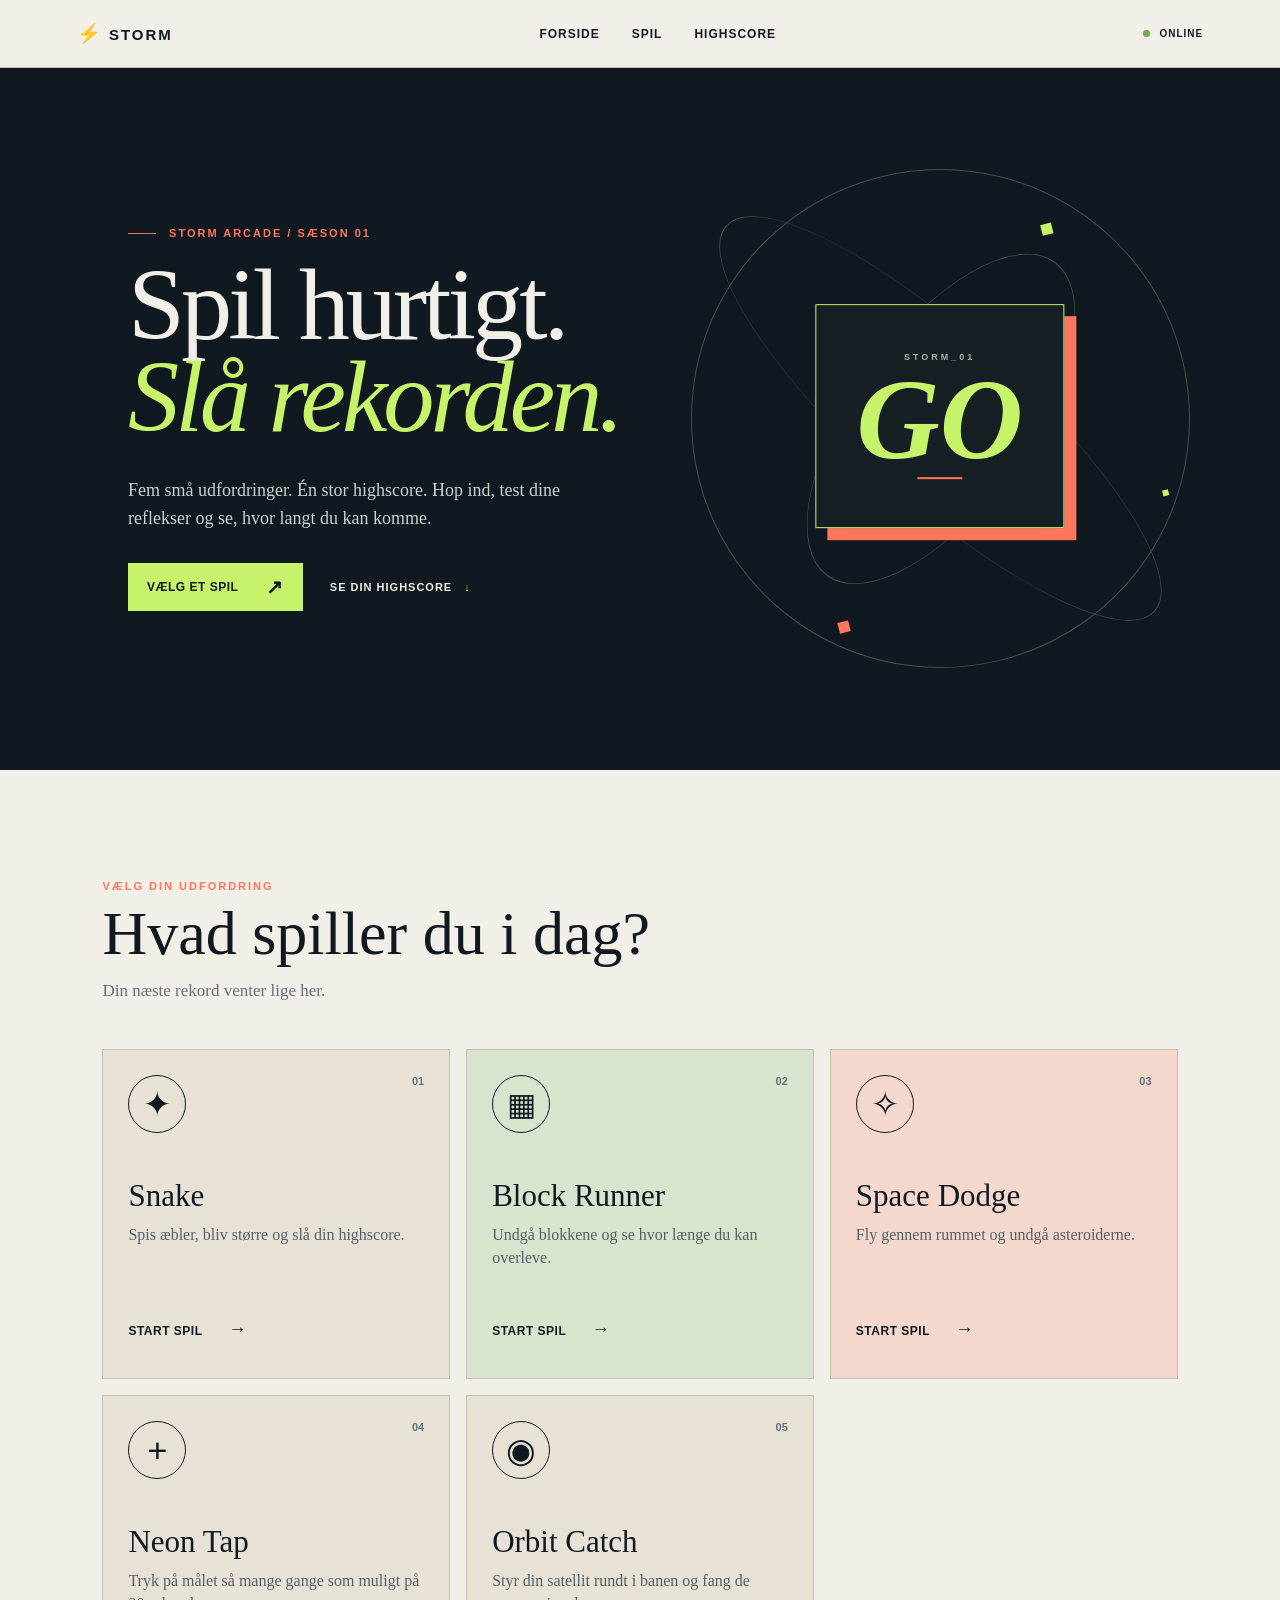
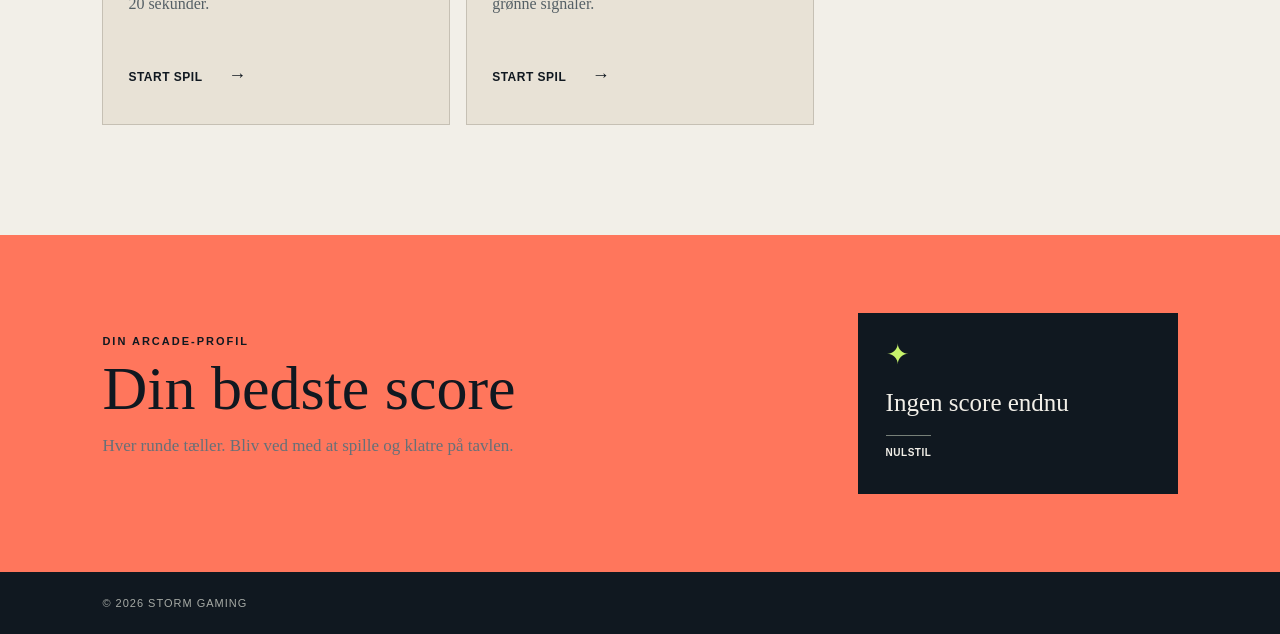
==== index.html @ 2c03f01e "Add files via upload" ====
<!DOCTYPE html>
<html lang="da">
<head>
  <meta charset="UTF-8">
  <meta name="viewport" content="width=device-width, initial-scale=1.0">
  <meta name="description" content="Storm Gaming - hurtige spil, highscores og nye udfordringer.">
  <title>Storm Gaming | Dit gaming-univers</title>
  <link rel="stylesheet" href="style.css">
</head>
<body>
  <header class="site-header">
    <a class="logo" href="#home" aria-label="Storm Gaming forside"><span>⚡</span> STORM</a>
    <nav>
      <a href="#home">Forside</a>
      <a href="#games">Spil</a>
      <a href="#about">Highscore</a>
    </nav>
    <div class="status"><span class="status-dot"></span> ONLINE</div>
  </header>

  <main>
    <section id="home" class="hero">
      <div class="hero-copy">
        <p class="eyebrow"><span></span> STORM ARCADE / SÆSON 01</p>
        <h1>Spil hurtigt.<br><em>Slå rekorden.</em></h1>
        <p class="hero-text">Fem små udfordringer. Én stor highscore. Hop ind, test dine reflekser og se, hvor langt du kan komme.</p>
        <div class="hero-actions">
          <a class="button" href="#games">Vælg et spil <span>↗</span></a>
          <a class="text-link" href="#about">Se din highscore <span>↓</span></a>
        </div>
      </div>
      <div class="hero-art" aria-hidden="true"><div class="orbit orbit-one"></div><div class="orbit orbit-two"></div><div class="arcade-screen"><span class="screen-label">STORM_01</span><strong>GO</strong><span class="screen-line"></span></div><div class="pixel pixel-one"></div><div class="pixel pixel-two"></div><div class="pixel pixel-three"></div></div>
    </section>

    <section id="games" class="section">
      <div class="section-heading"><p class="eyebrow">VÆLG DIN UDFORDRING</p><h2>Hvad spiller du i dag?</h2><p>Din næste rekord venter lige her.</p></div>
      <div class="games">
        <article class="card">
          <div class="card-top"><span class="icon snake-icon">✦</span><span class="game-number">01</span></div>
          <h3>Snake</h3>
          <p>Spis æbler, bliv større og slå din highscore.</p>
          <button onclick="startGame('Snake')">Start spil <span>→</span></button>
        </article>
        <article class="card">
          <div class="card-top"><span class="icon block-icon">▦</span><span class="game-number">02</span></div>
          <h3>Block Runner</h3>
          <p>Undgå blokkene og se hvor længe du kan overleve.</p>
          <button onclick="startGame('Block Runner')">Start spil <span>→</span></button>
        </article>
        <article class="card">
          <div class="card-top"><span class="icon space-icon">✧</span><span class="game-number">03</span></div>
          <h3>Space Dodge</h3>
          <p>Fly gennem rummet og undgå asteroiderne.</p>
          <button onclick="startGame('Space Dodge')">Start spil <span>→</span></button>
        </article>
        <article class="card">
          <div class="card-top"><span class="icon tap-icon">+</span><span class="game-number">04</span></div>
          <h3>Neon Tap</h3>
          <p>Tryk på målet så mange gange som muligt på 20 sekunder.</p>
          <button onclick="startGame('Neon Tap')">Start spil <span>→</span></button>
        </article>
        <article class="card">
          <div class="card-top"><span class="icon orbit-icon">◉</span><span class="game-number">05</span></div>
          <h3>Orbit Catch</h3>
          <p>Styr din satellit rundt i banen og fang de grønne signaler.</p>
          <button onclick="startGame('Orbit Catch')">Start spil <span>→</span></button>
        </article>
      </div>
    </section>

    <section id="about" class="section about">
      <div class="score-copy"><p class="eyebrow">DIN ARCADE-PROFIL</p><h2>Din bedste score</h2><p>Hver runde tæller. Bliv ved med at spille og klatre på tavlen.</p></div>
      <div class="score-panel"><span class="trophy">✦</span><div id="score">Ingen score endnu</div><button class="reset-button" onclick="resetScore()">Nulstil</button></div>
    </section>
  </main>

  <div id="game-modal" class="game-modal" hidden>
    <div class="game-window" role="dialog" aria-modal="true" aria-labelledby="game-title">
      <div class="game-bar"><div><p class="eyebrow">LIVE ARCADE</p><h2 id="game-title">Spil</h2></div><button class="close-game" onclick="closeGame()" aria-label="Luk spil">×</button></div>
      <canvas id="game-canvas" width="640" height="360"></canvas>
      <p id="game-instructions" class="game-instructions"></p>
      <div class="game-actions"><button id="restart-game" onclick="restartGame()">Start forfra</button><button class="exit-game" onclick="closeGame()">Tilbage til spil</button></div>
    </div>
  </div>

  <footer>© 2026 Storm Gaming</footer>
  <script src="script.js"></script>
</body>
</html>
---- style.css ----
.game-modal[hidden]{display:none}.game-modal{position:fixed;inset:0;z-index:30;display:grid;place-items:center;padding:20px;background:#101820d9}.game-window{width:min(720px,100%);padding:24px;background:var(--paper);box-shadow:10px 10px 0 var(--orange)}.game-bar{display:flex;justify-content:space-between;align-items:start}.game-bar .eyebrow{margin-bottom:6px}.game-bar h2{margin:0;font-size:38px;font-weight:400}.close-game{padding:0;background:none;color:var(--ink);font:36px Georgia,sans-serif;text-transform:none}.game-window canvas{display:block;width:100%;height:auto;margin:22px 0 14px;background:#101820;border:1px solid var(--ink);cursor:crosshair}.game-instructions{min-height:23px;margin:0;color:var(--muted);font:13px Arial,sans-serif}.game-actions{display:flex;gap:24px;margin-top:18px}.game-actions button{padding:12px 15px}.game-actions .exit-game{background:none;color:var(--ink);padding-left:0}.game-window .eyebrow{color:var(--orange)}
:root{--ink:#101820;--paper:#f2efe8;--cream:#e8e2d6;--lime:#c7f36b;--orange:#ff765c;--muted:#667078;--line:#c6c0b4}*{box-sizing:border-box}html{scroll-behavior:smooth}body{margin:0;font-family:Georgia,'Times New Roman',serif;background:var(--paper);color:var(--ink)}body:before{content:'';position:fixed;inset:0;pointer-events:none;opacity:.18;background-image:radial-gradient(#101820 .6px,transparent .6px);background-size:8px 8px;z-index:-1}.site-header{position:sticky;top:0;z-index:10;display:flex;justify-content:space-between;align-items:center;padding:22px 6vw;background:#f2efe8e8;border-bottom:1px solid var(--line);backdrop-filter:blur(14px)}.logo{color:var(--ink);font-family:Arial,sans-serif;font-size:15px;font-weight:900;letter-spacing:2px;text-decoration:none}.logo span{color:var(--orange);font-size:19px}nav{display:flex;gap:32px;font-family:Arial,sans-serif;font-size:12px;font-weight:700;letter-spacing:1px;text-transform:uppercase}nav a{color:var(--ink);text-decoration:none}nav a:hover{color:var(--orange)}.status{font:700 10px Arial,sans-serif;letter-spacing:1px}.status-dot{display:inline-block;width:7px;height:7px;margin-right:6px;background:#70a94a;border-radius:50%}.hero{position:relative;min-height:78vh;display:flex;align-items:center;overflow:hidden;padding:90px 10vw;background:var(--ink);color:var(--paper)}.hero-copy{position:relative;z-index:2;max-width:670px}.eyebrow{margin:0 0 20px;color:var(--orange);font:700 11px Arial,sans-serif;letter-spacing:2px}.eyebrow span{display:inline-block;width:28px;height:1px;margin:0 8px 3px 0;background:var(--orange)}.hero h1{margin:0;font-size:clamp(55px,8vw,116px);font-weight:400;line-height:.9;letter-spacing:-4px}.hero h1 em{color:var(--lime);font-style:italic}.hero-text{max-width:480px;margin:34px 0 30px;color:#cbd0ce;font-size:18px;line-height:1.55}.hero-actions{display:flex;align-items:center;gap:27px}.button,button{border:0;background:var(--lime);color:var(--ink);font:700 12px Arial,sans-serif;letter-spacing:.5px;text-transform:uppercase;cursor:pointer}.button{display:inline-flex;align-items:center;gap:28px;padding:17px 19px;text-decoration:none}.button span{font-size:20px;line-height:10px}.text-link{color:var(--paper);font:700 11px Arial,sans-serif;letter-spacing:1px;text-decoration:none;text-transform:uppercase}.text-link span{color:var(--lime);margin-left:8px}.hero-art{position:absolute;right:7vw;width:39vw;height:39vw;max-width:520px;max-height:520px;border:1px solid #43504b;border-radius:50%;transform:rotate(-14deg)}.orbit{position:absolute;border:1px solid #43504b;border-radius:50%}.orbit-one{inset:11%;transform:rotate(50deg) scaleX(.45)}.orbit-two{inset:-8%;transform:rotate(-34deg) scaleX(.28)}.arcade-screen{position:absolute;top:27%;left:25%;width:50%;height:45%;display:flex;align-items:center;justify-content:center;flex-direction:column;border:1px solid var(--lime);background:#161f24;box-shadow:12px 12px 0 var(--orange);transform:rotate(14deg)}.screen-label{font:700 9px Arial,sans-serif;letter-spacing:3px;color:#a7afa9}.arcade-screen strong{font-style:italic;font-size:clamp(60px,9vw,130px);line-height:1;color:var(--lime)}.screen-line{width:45px;border-top:2px solid var(--orange)}.pixel{position:absolute;width:11px;height:11px;background:var(--lime)}.pixel-one{top:17%;right:19%}.pixel-two{bottom:13%;left:20%;background:var(--orange)}.pixel-three{bottom:24%;right:9%;width:6px;height:6px}.section{padding:110px 8vw}.section-heading{margin:0 auto 48px;max-width:1100px}.section-heading .eyebrow,.score-copy .eyebrow{margin-bottom:10px}.section-heading h2,.score-copy h2{margin:0;font-size:clamp(36px,5vw,62px);font-weight:400;line-height:1}.section-heading>p:last-child,.score-copy>p:last-child{color:var(--muted);font-size:17px}.games{display:grid;grid-template-columns:repeat(3,1fr);gap:16px;max-width:1100px;margin:auto}.card{min-height:330px;display:flex;flex-direction:column;padding:25px;background:var(--cream);border:1px solid var(--line);transition:transform .25s,box-shadow .25s}.card:hover{transform:translateY(-7px);box-shadow:8px 8px 0 var(--ink)}.card:nth-child(2){background:#d9e4cf}.card:nth-child(3){background:#f4d8cd}.card-top{display:flex;justify-content:space-between;align-items:flex-start}.icon{display:grid;place-items:center;width:58px;height:58px;color:var(--ink);font:34px Arial,sans-serif;border:1px solid var(--ink);border-radius:50%}.block-icon{font-size:31px}.game-number{font:700 11px Arial,sans-serif;color:var(--muted)}.card h3{margin:45px 0 9px;font-size:31px;font-weight:400}.card p{min-height:52px;margin:0;color:#556066;line-height:1.45}.card button{align-self:flex-start;margin-top:auto;padding:13px 0;background:none;color:var(--ink)}.card button span{padding-left:22px;font-size:18px}.about{display:flex;align-items:center;justify-content:space-between;gap:40px;background:var(--orange);padding-top:78px;padding-bottom:78px}.score-copy{max-width:520px}.score-copy .eyebrow{color:var(--ink)}.score-copy h2{margin:0;font-size:clamp(36px,5vw,62px);font-weight:400;line-height:1}.score-panel{min-width:320px;padding:25px 28px;background:var(--ink);color:var(--paper)}.trophy{color:var(--lime);font-size:28px}.about #score{margin:18px 0;font-size:25px}.reset-button{padding:11px 0;background:none;color:var(--paper);border-top:1px solid #778079;font-size:10px}.about button:hover{color:var(--lime)}footer{padding:25px 8vw;background:var(--ink);color:#a6aaa5;font:11px Arial,sans-serif;letter-spacing:1px;text-transform:uppercase}@media(max-width:800px){.site-header{padding:18px 6vw}.status{display:none}.hero{min-height:700px;padding:70px 7vw}.hero-art{right:-18vw;width:75vw;height:75vw;opacity:.55}.hero-copy{max-width:90%}.games{grid-template-columns:1fr}.card{min-height:290px}.about{align-items:flex-start;flex-direction:column}.score-panel{min-width:0;width:100%}}@media(max-width:500px){nav{gap:15px;font-size:10px}.hero h1{font-size:58px;letter-spacing:-2px}.hero-actions{align-items:flex-start;flex-direction:column;gap:20px}.hero-art{right:-34vw;top:28%;width:100vw;height:100vw}.section{padding:78px 7vw}}
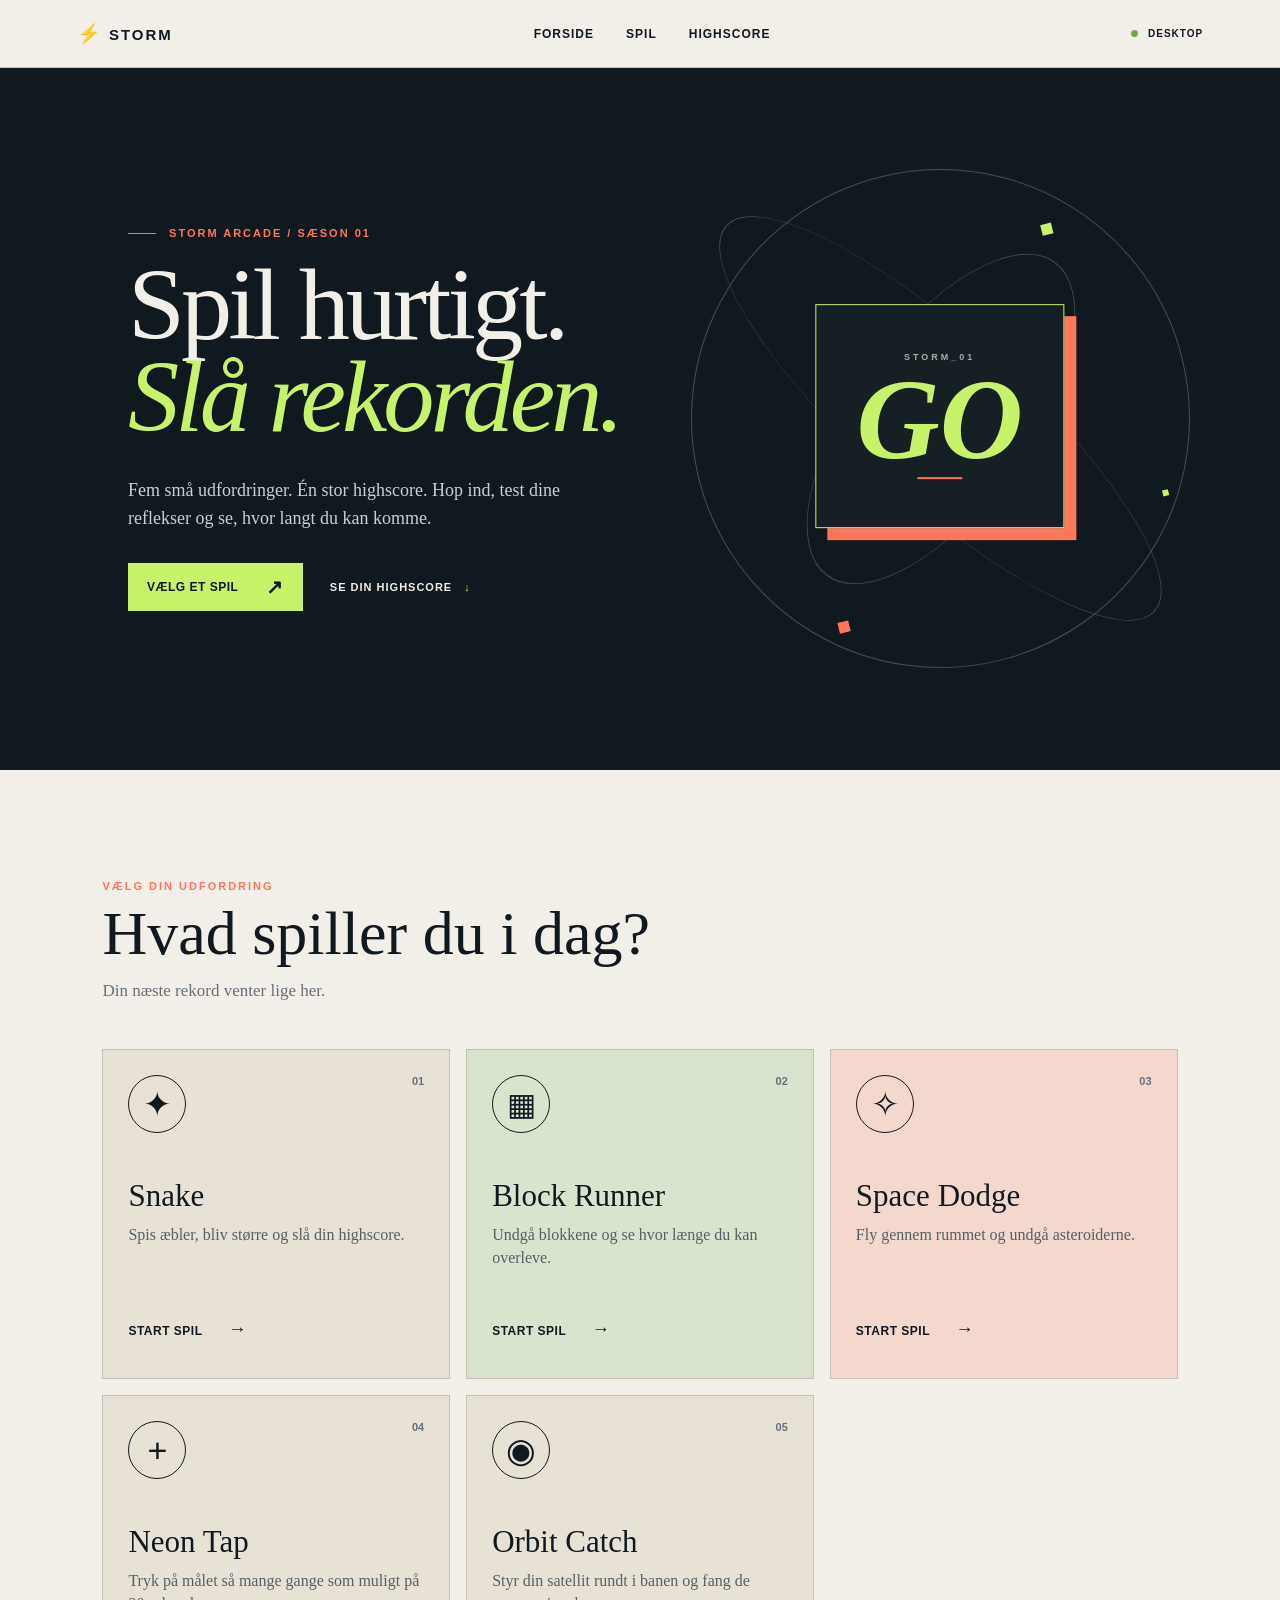
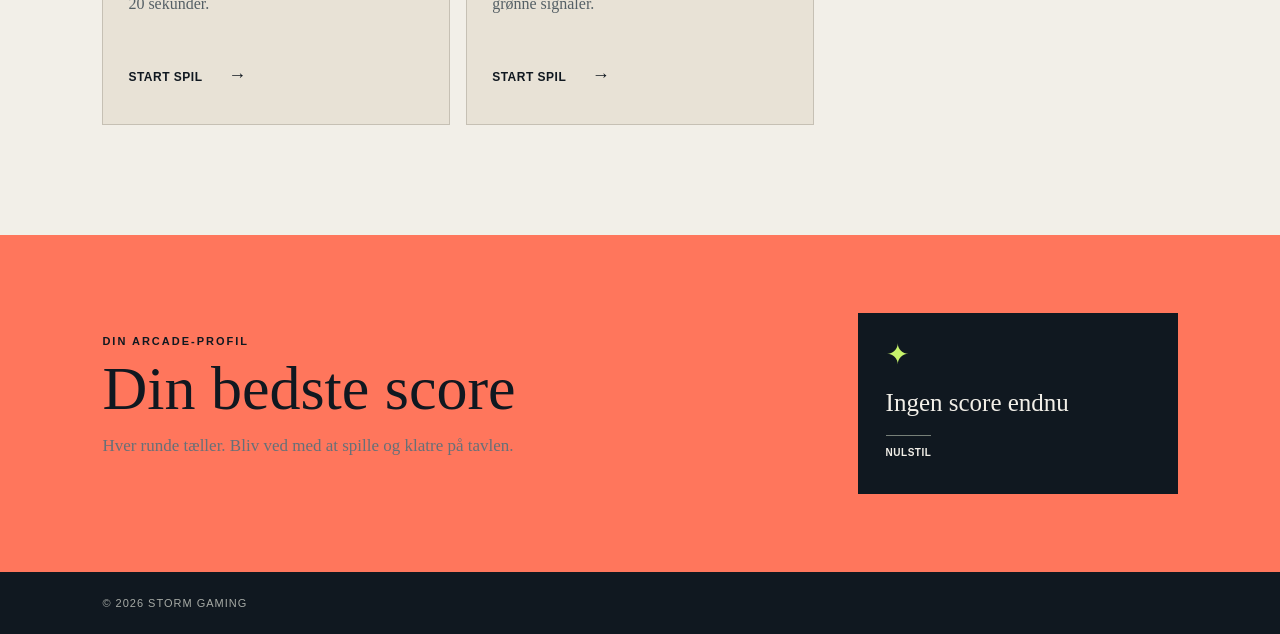
==== commit 1695479a: "Add files via upload" ====
--- a/index.html
+++ b/index.html
@@ -15,7 +15,7 @@
       <a href="#games">Spil</a>
       <a href="#about">Highscore</a>
     </nav>
-    <div class="status"><span class="status-dot"></span> ONLINE</div>
+    <div id="device-status" class="status" aria-live="polite"><span class="status-dot"></span> ONLINE</div>
   </header>
 
   <main>
@@ -79,7 +79,7 @@
       <div class="game-bar"><div><p class="eyebrow">LIVE ARCADE</p><h2 id="game-title">Spil</h2></div><button class="close-game" onclick="closeGame()" aria-label="Luk spil">×</button></div>
       <canvas id="game-canvas" width="640" height="360"></canvas>
       <p id="game-instructions" class="game-instructions"></p>
-      <div class="game-actions"><button id="restart-game" onclick="restartGame()">Start forfra</button><button class="exit-game" onclick="closeGame()">Tilbage til spil</button></div>
+      <div class="game-actions"><button id="fullscreen-game" onclick="enterFullscreen()">Fuld skærm</button><button id="restart-game" onclick="restartGame()">Start forfra</button><button class="exit-game" onclick="closeGame()">Tilbage til spil</button></div>
     </div>
   </div>
 
--- a/style.css
+++ b/style.css
@@ -1,2 +1,3 @@
- .game-modal[hidden]{display:none}.game-modal{position:fixed;inset:0;z-index:30;display:grid;place-items:center;padding:20px;background:#101820d9}.game-window{width:min(720px,100%);padding:24px;background:var(--paper);box-shadow:10px 10px 0 var(--orange)}.game-bar{display:flex;justify-content:space-between;align-items:start}.game-bar .eyebrow{margin-bottom:6px}.game-bar h2{margin:0;font-size:38px;font-weight:400}.close-game{padding:0;background:none;color:var(--ink);font:36px Georgia,sans-serif;text-transform:none}.game-window canvas{display:block;width:100%;height:auto;margin:22px 0 14px;background:#101820;border:1px solid var(--ink);cursor:crosshair}.game-instructions{min-height:23px;margin:0;color:var(--muted);font:13px Arial,sans-serif}.game-actions{display:flex;gap:24px;margin-top:18px}.game-actions button{padding:12px 15px}.game-actions .exit-game{background:none;color:var(--ink);padding-left:0}.game-window .eyebrow{color:var(--orange)}
+ #fullscreen-game{display:none}@media(max-width:600px){.site-header{padding:16px 5vw;gap:16px}.site-header nav{gap:16px;font-size:10px}.game-modal.is-fullscreen .game-window{padding:12px}.game-modal.is-fullscreen .game-bar h2{font-size:30px}.game-modal.is-fullscreen .game-window canvas{width:100%;max-height:calc(100dvh - 190px);margin:12px auto;aspect-ratio:16 / 9}.game-instructions{font-size:12px}.game-actions{flex-wrap:wrap;gap:10px;margin-top:auto}.game-actions button{padding:11px 12px;font-size:10px}.game-actions .exit-game{padding-left:12px}#fullscreen-game{display:inline-block}.hero-text{font-size:16px}.section-heading>p:last-child,.score-copy>p:last-child{font-size:15px}}
+ .game-modal[hidden]{display:none}.game-modal{position:fixed;inset:0;z-index:30;display:grid;place-items:center;padding:20px;background:#101820d9}.game-window{width:min(720px,100%);padding:24px;background:var(--paper);box-shadow:10px 10px 0 var(--orange)}.game-modal.is-fullscreen{padding:0;background:var(--ink)}.game-modal.is-fullscreen .game-window{width:100%;height:100%;max-width:none;display:flex;flex-direction:column;padding:clamp(16px,4vw,42px);box-shadow:none}.game-modal.is-fullscreen .game-window canvas{width:min(100%,1000px);max-height:calc(100vh - 150px);margin:22px auto 14px;object-fit:contain}.game-is-fullscreen{overflow:hidden}.game-bar{display:flex;justify-content:space-between;align-items:start}.game-bar .eyebrow{margin-bottom:6px}.game-bar h2{margin:0;font-size:38px;font-weight:400}.close-game{padding:0;background:none;color:var(--ink);font:36px Georgia,sans-serif;text-transform:none}.game-window canvas{display:block;width:100%;height:auto;margin:22px 0 14px;background:#101820;border:1px solid var(--ink);cursor:crosshair}.game-instructions{min-height:23px;margin:0;color:var(--muted);font:13px Arial,sans-serif}.game-actions{display:flex;gap:24px;margin-top:18px}.game-actions button{padding:12px 15px}.game-actions .exit-game{background:none;color:var(--ink);padding-left:0}.game-window .eyebrow{color:var(--orange)}
 :root{--ink:#101820;--paper:#f2efe8;--cream:#e8e2d6;--lime:#c7f36b;--orange:#ff765c;--muted:#667078;--line:#c6c0b4}*{box-sizing:border-box}html{scroll-behavior:smooth}body{margin:0;font-family:Georgia,'Times New Roman',serif;background:var(--paper);color:var(--ink)}body:before{content:'';position:fixed;inset:0;pointer-events:none;opacity:.18;background-image:radial-gradient(#101820 .6px,transparent .6px);background-size:8px 8px;z-index:-1}.site-header{position:sticky;top:0;z-index:10;display:flex;justify-content:space-between;align-items:center;padding:22px 6vw;background:#f2efe8e8;border-bottom:1px solid var(--line);backdrop-filter:blur(14px)}.logo{color:var(--ink);font-family:Arial,sans-serif;font-size:15px;font-weight:900;letter-spacing:2px;text-decoration:none}.logo span{color:var(--orange);font-size:19px}nav{display:flex;gap:32px;font-family:Arial,sans-serif;font-size:12px;font-weight:700;letter-spacing:1px;text-transform:uppercase}nav a{color:var(--ink);text-decoration:none}nav a:hover{color:var(--orange)}.status{font:700 10px Arial,sans-serif;letter-spacing:1px}.status-dot{display:inline-block;width:7px;height:7px;margin-right:6px;background:#70a94a;border-radius:50%}.hero{position:relative;min-height:78vh;display:flex;align-items:center;overflow:hidden;padding:90px 10vw;background:var(--ink);color:var(--paper)}.hero-copy{position:relative;z-index:2;max-width:670px}.eyebrow{margin:0 0 20px;color:var(--orange);font:700 11px Arial,sans-serif;letter-spacing:2px}.eyebrow span{display:inline-block;width:28px;height:1px;margin:0 8px 3px 0;background:var(--orange)}.hero h1{margin:0;font-size:clamp(55px,8vw,116px);font-weight:400;line-height:.9;letter-spacing:-4px}.hero h1 em{color:var(--lime);font-style:italic}.hero-text{max-width:480px;margin:34px 0 30px;color:#cbd0ce;font-size:18px;line-height:1.55}.hero-actions{display:flex;align-items:center;gap:27px}.button,button{border:0;background:var(--lime);color:var(--ink);font:700 12px Arial,sans-serif;letter-spacing:.5px;text-transform:uppercase;cursor:pointer}.button{display:inline-flex;align-items:center;gap:28px;padding:17px 19px;text-decoration:none}.button span{font-size:20px;line-height:10px}.text-link{color:var(--paper);font:700 11px Arial,sans-serif;letter-spacing:1px;text-decoration:none;text-transform:uppercase}.text-link span{color:var(--lime);margin-left:8px}.hero-art{position:absolute;right:7vw;width:39vw;height:39vw;max-width:520px;max-height:520px;border:1px solid #43504b;border-radius:50%;transform:rotate(-14deg)}.orbit{position:absolute;border:1px solid #43504b;border-radius:50%}.orbit-one{inset:11%;transform:rotate(50deg) scaleX(.45)}.orbit-two{inset:-8%;transform:rotate(-34deg) scaleX(.28)}.arcade-screen{position:absolute;top:27%;left:25%;width:50%;height:45%;display:flex;align-items:center;justify-content:center;flex-direction:column;border:1px solid var(--lime);background:#161f24;box-shadow:12px 12px 0 var(--orange);transform:rotate(14deg)}.screen-label{font:700 9px Arial,sans-serif;letter-spacing:3px;color:#a7afa9}.arcade-screen strong{font-style:italic;font-size:clamp(60px,9vw,130px);line-height:1;color:var(--lime)}.screen-line{width:45px;border-top:2px solid var(--orange)}.pixel{position:absolute;width:11px;height:11px;background:var(--lime)}.pixel-one{top:17%;right:19%}.pixel-two{bottom:13%;left:20%;background:var(--orange)}.pixel-three{bottom:24%;right:9%;width:6px;height:6px}.section{padding:110px 8vw}.section-heading{margin:0 auto 48px;max-width:1100px}.section-heading .eyebrow,.score-copy .eyebrow{margin-bottom:10px}.section-heading h2,.score-copy h2{margin:0;font-size:clamp(36px,5vw,62px);font-weight:400;line-height:1}.section-heading>p:last-child,.score-copy>p:last-child{color:var(--muted);font-size:17px}.games{display:grid;grid-template-columns:repeat(3,1fr);gap:16px;max-width:1100px;margin:auto}.card{min-height:330px;display:flex;flex-direction:column;padding:25px;background:var(--cream);border:1px solid var(--line);transition:transform .25s,box-shadow .25s}.card:hover{transform:translateY(-7px);box-shadow:8px 8px 0 var(--ink)}.card:nth-child(2){background:#d9e4cf}.card:nth-child(3){background:#f4d8cd}.card-top{display:flex;justify-content:space-between;align-items:flex-start}.icon{display:grid;place-items:center;width:58px;height:58px;color:var(--ink);font:34px Arial,sans-serif;border:1px solid var(--ink);border-radius:50%}.block-icon{font-size:31px}.game-number{font:700 11px Arial,sans-serif;color:var(--muted)}.card h3{margin:45px 0 9px;font-size:31px;font-weight:400}.card p{min-height:52px;margin:0;color:#556066;line-height:1.45}.card button{align-self:flex-start;margin-top:auto;padding:13px 0;background:none;color:var(--ink)}.card button span{padding-left:22px;font-size:18px}.about{display:flex;align-items:center;justify-content:space-between;gap:40px;background:var(--orange);padding-top:78px;padding-bottom:78px}.score-copy{max-width:520px}.score-copy .eyebrow{color:var(--ink)}.score-copy h2{margin:0;font-size:clamp(36px,5vw,62px);font-weight:400;line-height:1}.score-panel{min-width:320px;padding:25px 28px;background:var(--ink);color:var(--paper)}.trophy{color:var(--lime);font-size:28px}.about #score{margin:18px 0;font-size:25px}.reset-button{padding:11px 0;background:none;color:var(--paper);border-top:1px solid #778079;font-size:10px}.about button:hover{color:var(--lime)}footer{padding:25px 8vw;background:var(--ink);color:#a6aaa5;font:11px Arial,sans-serif;letter-spacing:1px;text-transform:uppercase}@media(max-width:800px){.site-header{padding:18px 6vw}.status{display:none}.hero{min-height:700px;padding:70px 7vw}.hero-art{right:-18vw;width:75vw;height:75vw;opacity:.55}.hero-copy{max-width:90%}.games{grid-template-columns:1fr}.card{min-height:290px}.about{align-items:flex-start;flex-direction:column}.score-panel{min-width:0;width:100%}}@media(max-width:500px){nav{gap:15px;font-size:10px}.hero h1{font-size:58px;letter-spacing:-2px}.hero-actions{align-items:flex-start;flex-direction:column;gap:20px}.hero-art{right:-34vw;top:28%;width:100vw;height:100vw}.section{padding:78px 7vw}}
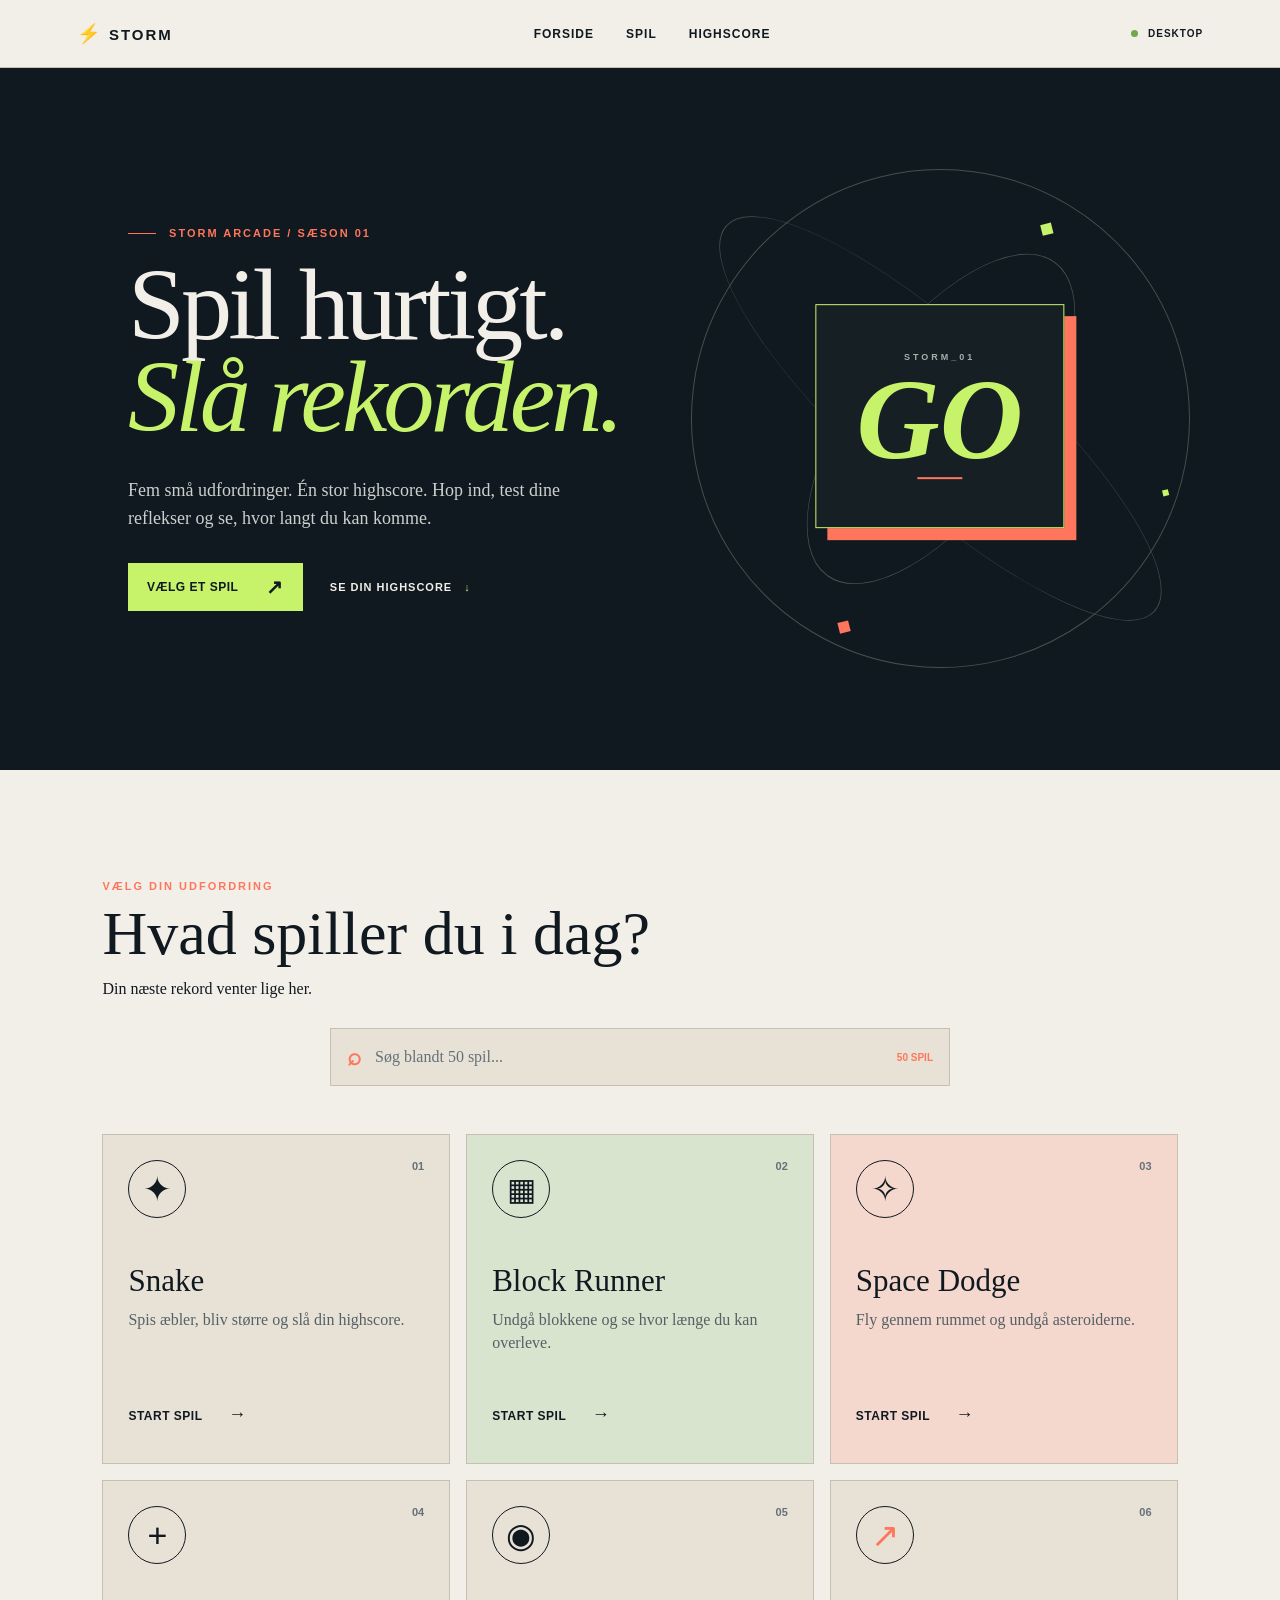
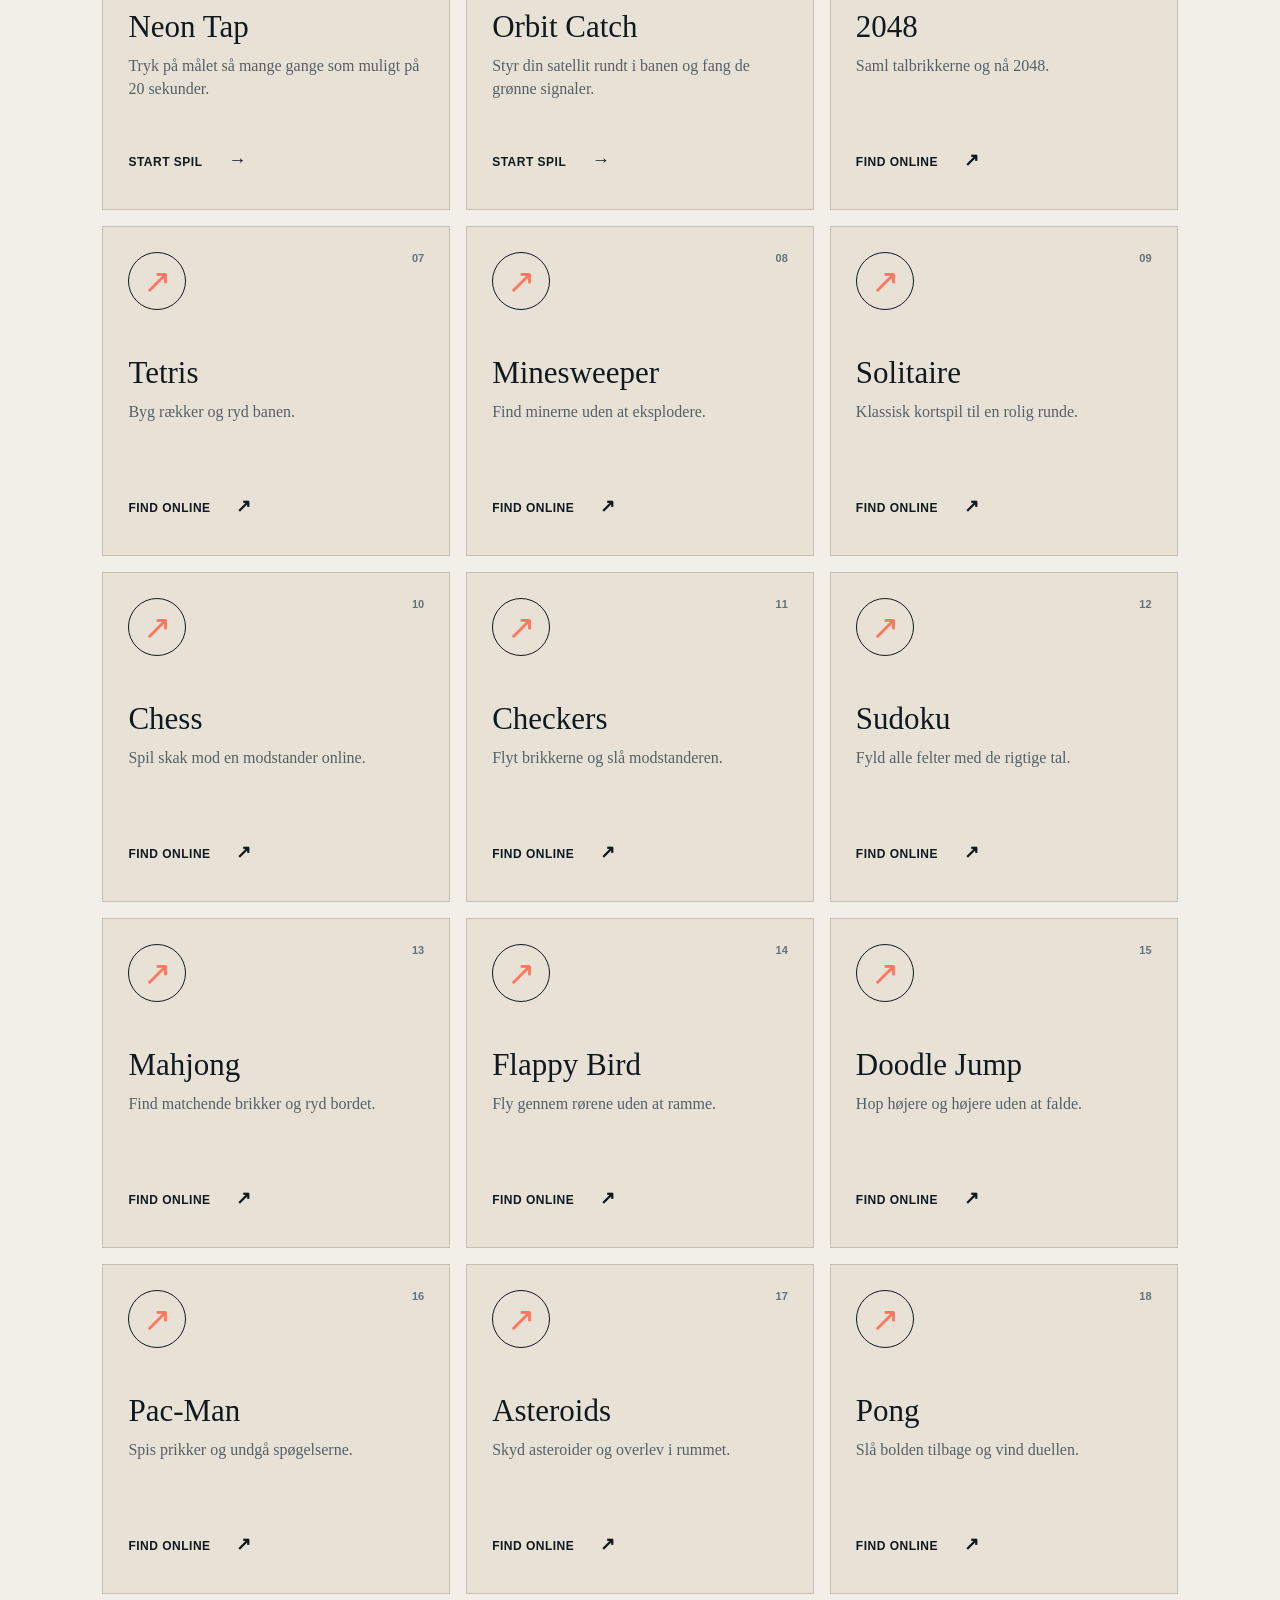
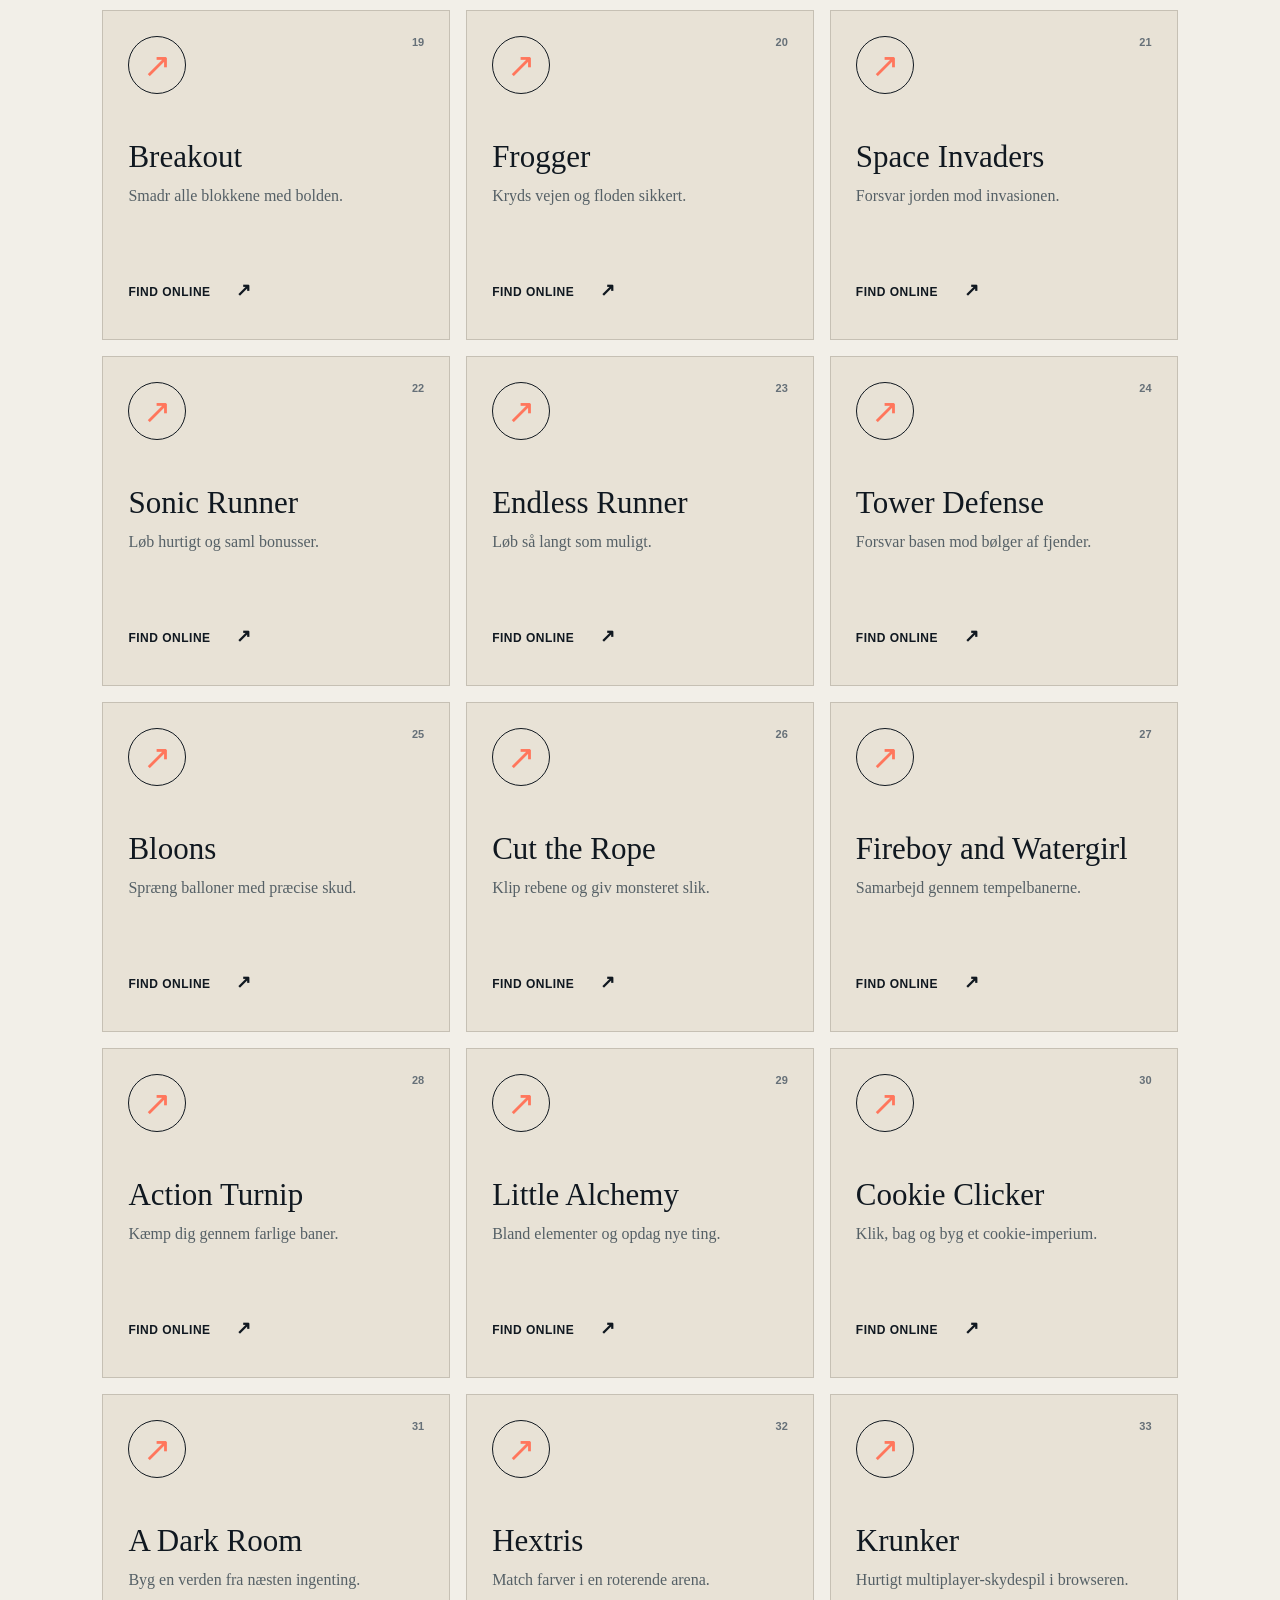
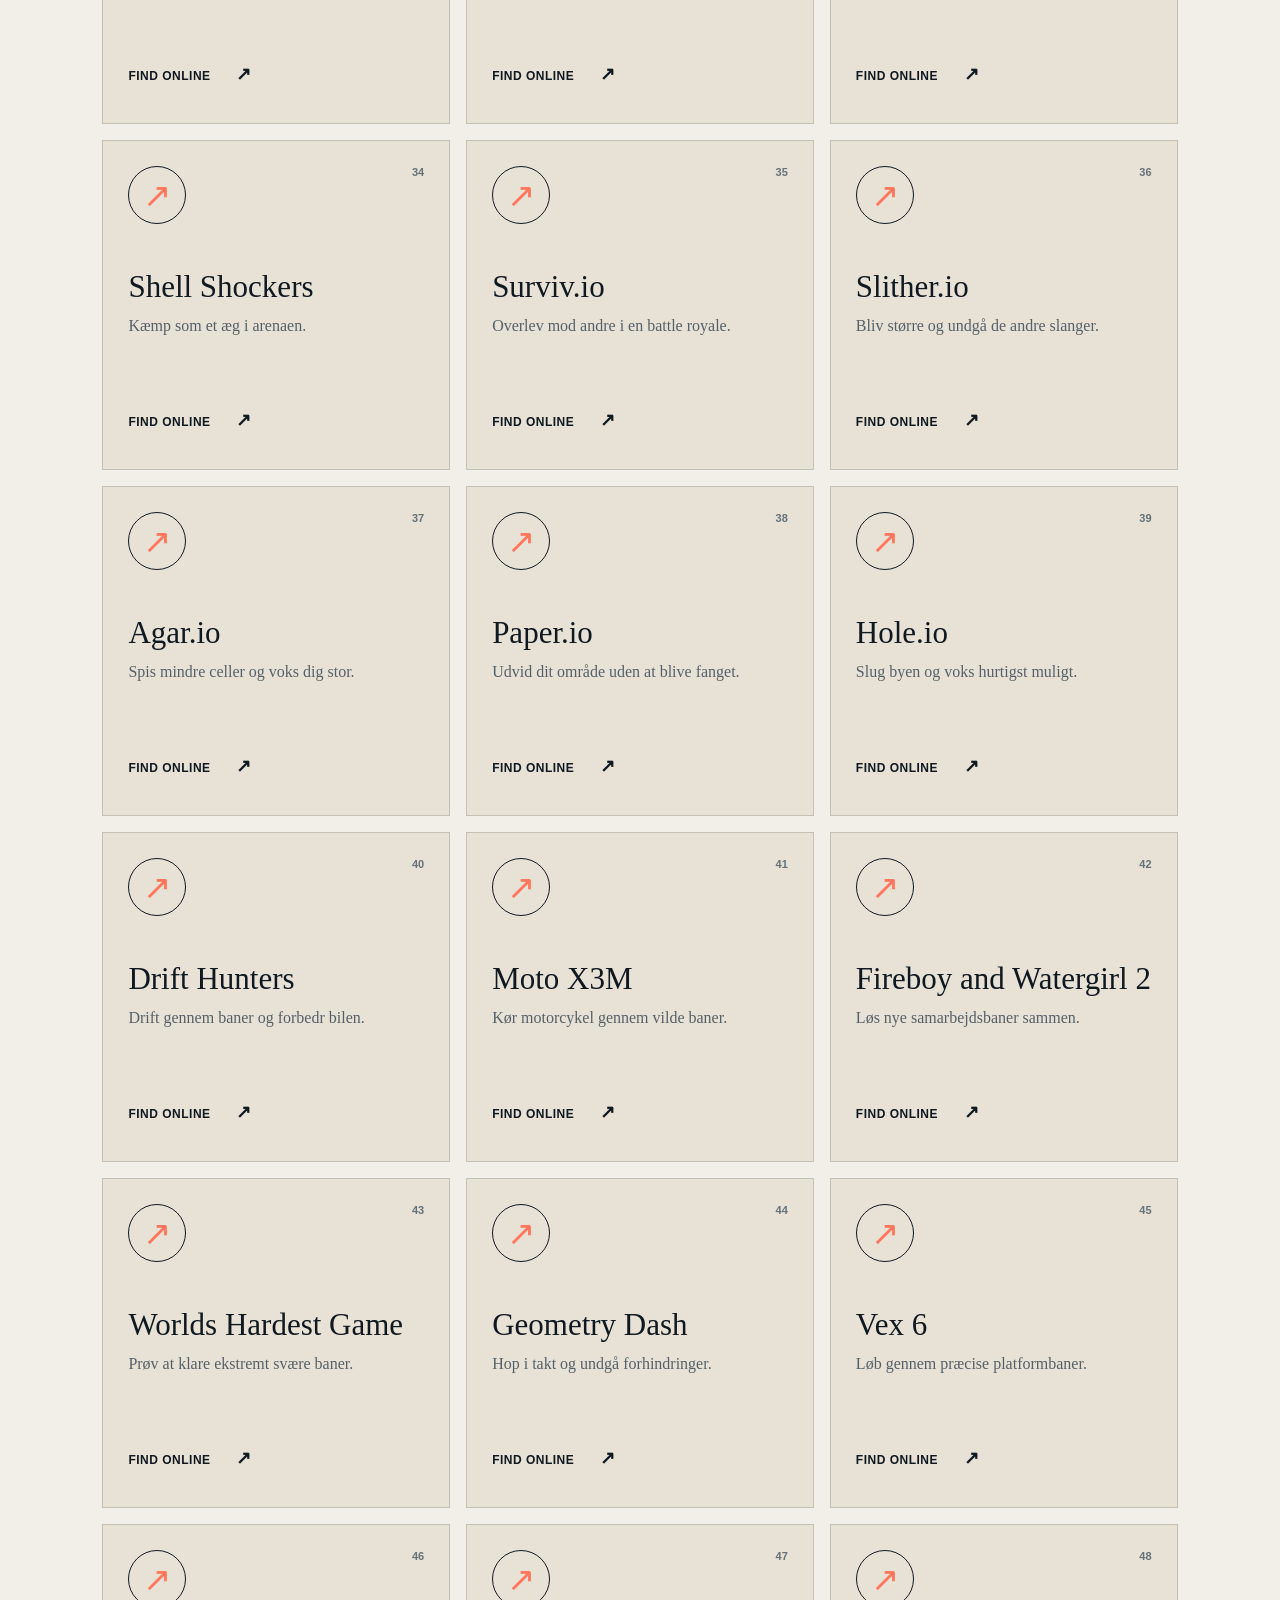
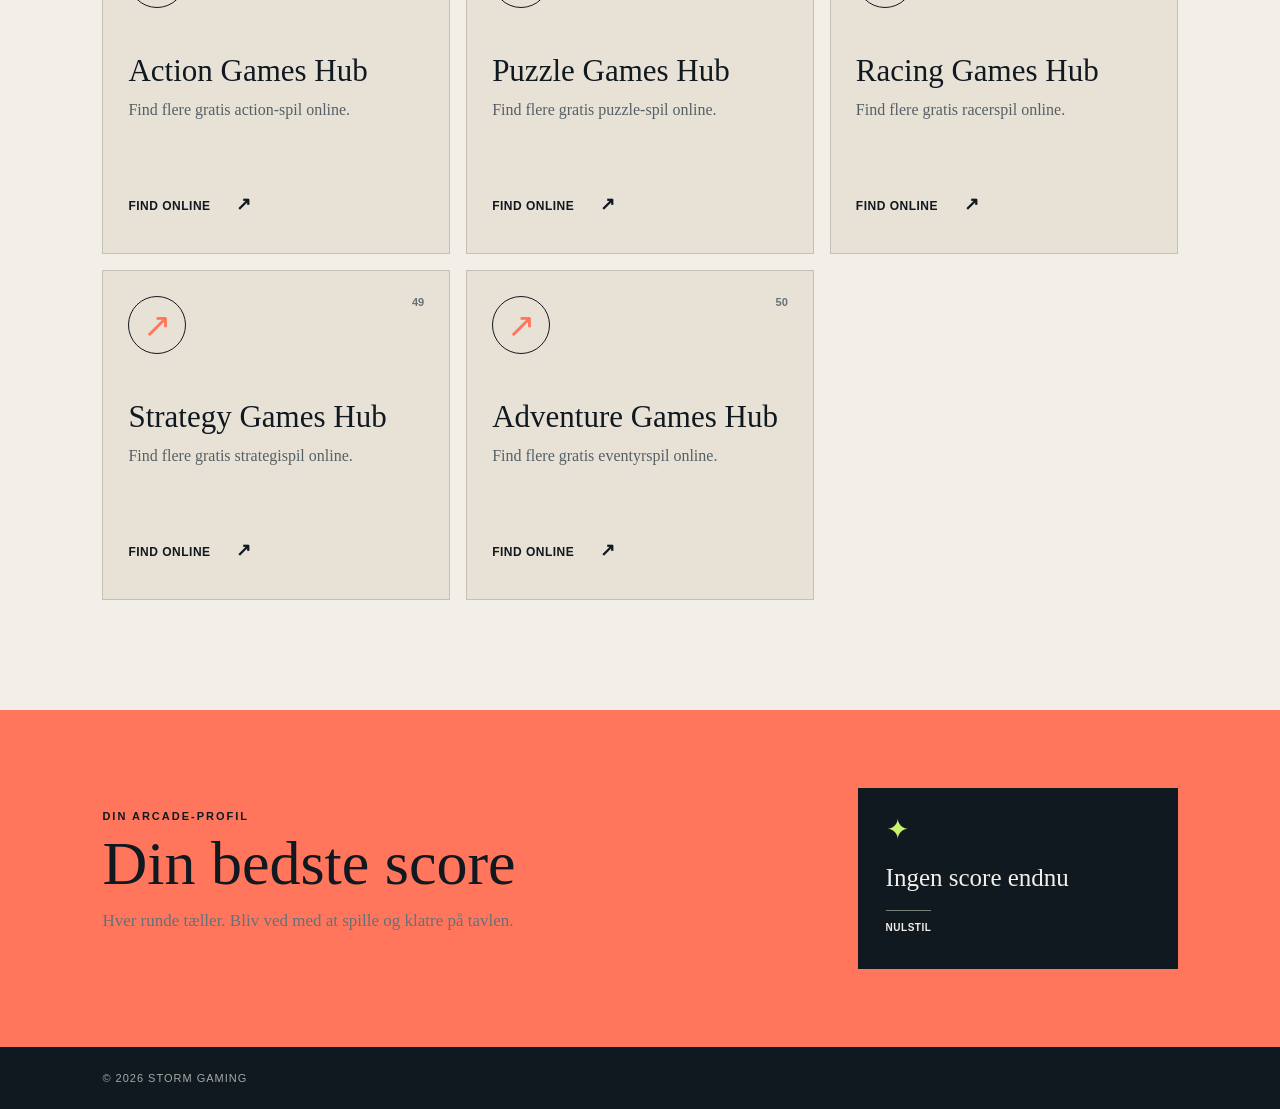
==== commit cce7174f: "Add files via upload" ====
--- a/index.html
+++ b/index.html
@@ -33,7 +33,7 @@
     </section>
 
     <section id="games" class="section">
-      <div class="section-heading"><p class="eyebrow">VÆLG DIN UDFORDRING</p><h2>Hvad spiller du i dag?</h2><p>Din næste rekord venter lige her.</p></div>
+      <div class="section-heading"><p class="eyebrow">VÆLG DIN UDFORDRING</p><h2>Hvad spiller du i dag?</h2><p>Din næste rekord venter lige her.</p><label class="search-box"><span>⌕</span><input id="game-search" type="search" placeholder="Søg blandt 50 spil..." aria-label="Søg blandt 50 spil"><strong>50 SPIL</strong></label></div>
       <div class="games">
         <article class="card">
           <div class="card-top"><span class="icon snake-icon">✦</span><span class="game-number">01</span></div>
--- a/style.css
+++ b/style.css
@@ -1,3 +1,5 @@
- #fullscreen-game{display:none}@media(max-width:600px){.site-header{padding:16px 5vw;gap:16px}.site-header nav{gap:16px;font-size:10px}.game-modal.is-fullscreen .game-window{padding:12px}.game-modal.is-fullscreen .game-bar h2{font-size:30px}.game-modal.is-fullscreen .game-window canvas{width:100%;max-height:calc(100dvh - 190px);margin:12px auto;aspect-ratio:16 / 9}.game-instructions{font-size:12px}.game-actions{flex-wrap:wrap;gap:10px;margin-top:auto}.game-actions button{padding:11px 12px;font-size:10px}.game-actions .exit-game{padding-left:12px}#fullscreen-game{display:inline-block}.hero-text{font-size:16px}.section-heading>p:last-child,.score-copy>p:last-child{font-size:15px}}
+ .search-box{display:flex;align-items:center;gap:12px;max-width:620px;margin:30px auto 0;padding:14px 16px;background:var(--cream);border:1px solid var(--line);font:700 12px Arial,sans-serif}.search-box span{font-size:24px;color:var(--orange)}.search-box input{min-width:0;flex:1;border:0;outline:0;background:transparent;color:var(--ink);font:16px Georgia,serif}.search-box input::placeholder{color:var(--muted)}.search-box strong{color:var(--orange);font-size:10px;white-space:nowrap}.card[hidden]{display:none}.online-card .online-icon{color:var(--orange)}.online-link{align-self:flex-start;margin-top:auto;padding:13px 0;color:var(--ink);font:700 12px Arial,sans-serif;letter-spacing:.5px;text-decoration:none;text-transform:uppercase}.online-link span{padding-left:22px;font-size:18px}@media(max-width:600px){.search-box{margin-top:24px;padding:12px}.search-box strong{display:none}.search-box input{font-size:15px}.online-link{font-size:11px}}
+ #fullscreen-game{display:inline-block!important}
+ #fullscreen-game{display:none}body[data-device="tablet"] .site-header{padding-left:5vw;padding-right:5vw}body[data-device="tablet"] .games{grid-template-columns:repeat(2,1fr)}body[data-device="tablet"] .hero{padding-left:7vw;padding-right:7vw}body[data-device="phone"] .site-header{padding:16px 5vw;gap:16px}body[data-device="phone"] .site-header nav{gap:16px;font-size:10px}body[data-device="phone"] .game-modal.is-fullscreen .game-window{padding:12px}body[data-device="phone"] .game-modal.is-fullscreen .game-bar h2{font-size:30px}body[data-device="phone"] .game-modal.is-fullscreen .game-window canvas{width:100%;max-height:calc(100dvh - 190px);margin:12px auto;aspect-ratio:16 / 9}body[data-device="phone"] .game-instructions{font-size:12px}body[data-device="phone"] .game-actions{flex-wrap:wrap;gap:10px;margin-top:auto}body[data-device="phone"] .game-actions button{padding:11px 12px;font-size:10px}body[data-device="phone"] .game-actions .exit-game{padding-left:12px}body[data-device="phone"] #fullscreen-game{display:inline-block}body[data-device="phone"] .hero-text{font-size:16px}body[data-device="phone"] .section-heading>p:last-child,body[data-device="phone"] .score-copy>p:last-child{font-size:15px}
  .game-modal[hidden]{display:none}.game-modal{position:fixed;inset:0;z-index:30;display:grid;place-items:center;padding:20px;background:#101820d9}.game-window{width:min(720px,100%);padding:24px;background:var(--paper);box-shadow:10px 10px 0 var(--orange)}.game-modal.is-fullscreen{padding:0;background:var(--ink)}.game-modal.is-fullscreen .game-window{width:100%;height:100%;max-width:none;display:flex;flex-direction:column;padding:clamp(16px,4vw,42px);box-shadow:none}.game-modal.is-fullscreen .game-window canvas{width:min(100%,1000px);max-height:calc(100vh - 150px);margin:22px auto 14px;object-fit:contain}.game-is-fullscreen{overflow:hidden}.game-bar{display:flex;justify-content:space-between;align-items:start}.game-bar .eyebrow{margin-bottom:6px}.game-bar h2{margin:0;font-size:38px;font-weight:400}.close-game{padding:0;background:none;color:var(--ink);font:36px Georgia,sans-serif;text-transform:none}.game-window canvas{display:block;width:100%;height:auto;margin:22px 0 14px;background:#101820;border:1px solid var(--ink);cursor:crosshair}.game-instructions{min-height:23px;margin:0;color:var(--muted);font:13px Arial,sans-serif}.game-actions{display:flex;gap:24px;margin-top:18px}.game-actions button{padding:12px 15px}.game-actions .exit-game{background:none;color:var(--ink);padding-left:0}.game-window .eyebrow{color:var(--orange)}
 :root{--ink:#101820;--paper:#f2efe8;--cream:#e8e2d6;--lime:#c7f36b;--orange:#ff765c;--muted:#667078;--line:#c6c0b4}*{box-sizing:border-box}html{scroll-behavior:smooth}body{margin:0;font-family:Georgia,'Times New Roman',serif;background:var(--paper);color:var(--ink)}body:before{content:'';position:fixed;inset:0;pointer-events:none;opacity:.18;background-image:radial-gradient(#101820 .6px,transparent .6px);background-size:8px 8px;z-index:-1}.site-header{position:sticky;top:0;z-index:10;display:flex;justify-content:space-between;align-items:center;padding:22px 6vw;background:#f2efe8e8;border-bottom:1px solid var(--line);backdrop-filter:blur(14px)}.logo{color:var(--ink);font-family:Arial,sans-serif;font-size:15px;font-weight:900;letter-spacing:2px;text-decoration:none}.logo span{color:var(--orange);font-size:19px}nav{display:flex;gap:32px;font-family:Arial,sans-serif;font-size:12px;font-weight:700;letter-spacing:1px;text-transform:uppercase}nav a{color:var(--ink);text-decoration:none}nav a:hover{color:var(--orange)}.status{font:700 10px Arial,sans-serif;letter-spacing:1px}.status-dot{display:inline-block;width:7px;height:7px;margin-right:6px;background:#70a94a;border-radius:50%}.hero{position:relative;min-height:78vh;display:flex;align-items:center;overflow:hidden;padding:90px 10vw;background:var(--ink);color:var(--paper)}.hero-copy{position:relative;z-index:2;max-width:670px}.eyebrow{margin:0 0 20px;color:var(--orange);font:700 11px Arial,sans-serif;letter-spacing:2px}.eyebrow span{display:inline-block;width:28px;height:1px;margin:0 8px 3px 0;background:var(--orange)}.hero h1{margin:0;font-size:clamp(55px,8vw,116px);font-weight:400;line-height:.9;letter-spacing:-4px}.hero h1 em{color:var(--lime);font-style:italic}.hero-text{max-width:480px;margin:34px 0 30px;color:#cbd0ce;font-size:18px;line-height:1.55}.hero-actions{display:flex;align-items:center;gap:27px}.button,button{border:0;background:var(--lime);color:var(--ink);font:700 12px Arial,sans-serif;letter-spacing:.5px;text-transform:uppercase;cursor:pointer}.button{display:inline-flex;align-items:center;gap:28px;padding:17px 19px;text-decoration:none}.button span{font-size:20px;line-height:10px}.text-link{color:var(--paper);font:700 11px Arial,sans-serif;letter-spacing:1px;text-decoration:none;text-transform:uppercase}.text-link span{color:var(--lime);margin-left:8px}.hero-art{position:absolute;right:7vw;width:39vw;height:39vw;max-width:520px;max-height:520px;border:1px solid #43504b;border-radius:50%;transform:rotate(-14deg)}.orbit{position:absolute;border:1px solid #43504b;border-radius:50%}.orbit-one{inset:11%;transform:rotate(50deg) scaleX(.45)}.orbit-two{inset:-8%;transform:rotate(-34deg) scaleX(.28)}.arcade-screen{position:absolute;top:27%;left:25%;width:50%;height:45%;display:flex;align-items:center;justify-content:center;flex-direction:column;border:1px solid var(--lime);background:#161f24;box-shadow:12px 12px 0 var(--orange);transform:rotate(14deg)}.screen-label{font:700 9px Arial,sans-serif;letter-spacing:3px;color:#a7afa9}.arcade-screen strong{font-style:italic;font-size:clamp(60px,9vw,130px);line-height:1;color:var(--lime)}.screen-line{width:45px;border-top:2px solid var(--orange)}.pixel{position:absolute;width:11px;height:11px;background:var(--lime)}.pixel-one{top:17%;right:19%}.pixel-two{bottom:13%;left:20%;background:var(--orange)}.pixel-three{bottom:24%;right:9%;width:6px;height:6px}.section{padding:110px 8vw}.section-heading{margin:0 auto 48px;max-width:1100px}.section-heading .eyebrow,.score-copy .eyebrow{margin-bottom:10px}.section-heading h2,.score-copy h2{margin:0;font-size:clamp(36px,5vw,62px);font-weight:400;line-height:1}.section-heading>p:last-child,.score-copy>p:last-child{color:var(--muted);font-size:17px}.games{display:grid;grid-template-columns:repeat(3,1fr);gap:16px;max-width:1100px;margin:auto}.card{min-height:330px;display:flex;flex-direction:column;padding:25px;background:var(--cream);border:1px solid var(--line);transition:transform .25s,box-shadow .25s}.card:hover{transform:translateY(-7px);box-shadow:8px 8px 0 var(--ink)}.card:nth-child(2){background:#d9e4cf}.card:nth-child(3){background:#f4d8cd}.card-top{display:flex;justify-content:space-between;align-items:flex-start}.icon{display:grid;place-items:center;width:58px;height:58px;color:var(--ink);font:34px Arial,sans-serif;border:1px solid var(--ink);border-radius:50%}.block-icon{font-size:31px}.game-number{font:700 11px Arial,sans-serif;color:var(--muted)}.card h3{margin:45px 0 9px;font-size:31px;font-weight:400}.card p{min-height:52px;margin:0;color:#556066;line-height:1.45}.card button{align-self:flex-start;margin-top:auto;padding:13px 0;background:none;color:var(--ink)}.card button span{padding-left:22px;font-size:18px}.about{display:flex;align-items:center;justify-content:space-between;gap:40px;background:var(--orange);padding-top:78px;padding-bottom:78px}.score-copy{max-width:520px}.score-copy .eyebrow{color:var(--ink)}.score-copy h2{margin:0;font-size:clamp(36px,5vw,62px);font-weight:400;line-height:1}.score-panel{min-width:320px;padding:25px 28px;background:var(--ink);color:var(--paper)}.trophy{color:var(--lime);font-size:28px}.about #score{margin:18px 0;font-size:25px}.reset-button{padding:11px 0;background:none;color:var(--paper);border-top:1px solid #778079;font-size:10px}.about button:hover{color:var(--lime)}footer{padding:25px 8vw;background:var(--ink);color:#a6aaa5;font:11px Arial,sans-serif;letter-spacing:1px;text-transform:uppercase}@media(max-width:800px){.site-header{padding:18px 6vw}.status{display:none}.hero{min-height:700px;padding:70px 7vw}.hero-art{right:-18vw;width:75vw;height:75vw;opacity:.55}.hero-copy{max-width:90%}.games{grid-template-columns:1fr}.card{min-height:290px}.about{align-items:flex-start;flex-direction:column}.score-panel{min-width:0;width:100%}}@media(max-width:500px){nav{gap:15px;font-size:10px}.hero h1{font-size:58px;letter-spacing:-2px}.hero-actions{align-items:flex-start;flex-direction:column;gap:20px}.hero-art{right:-34vw;top:28%;width:100vw;height:100vw}.section{padding:78px 7vw}}
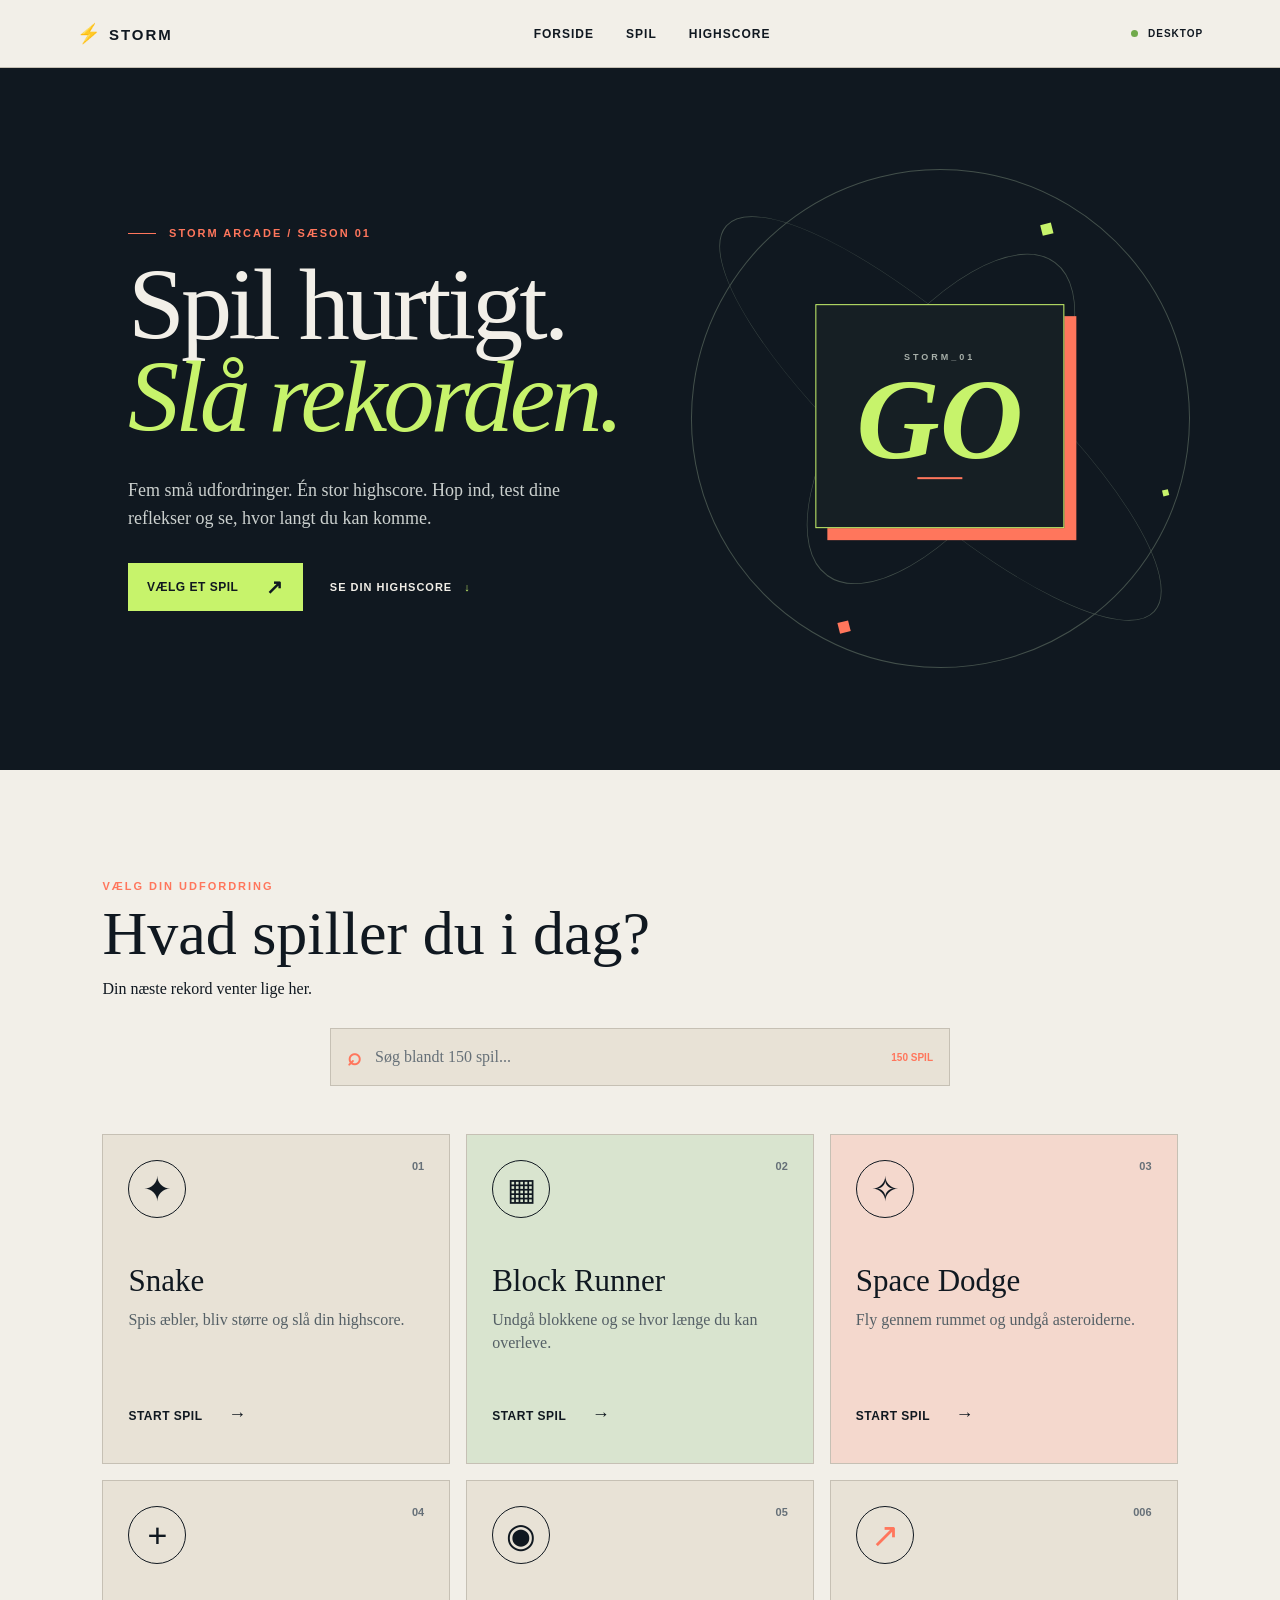
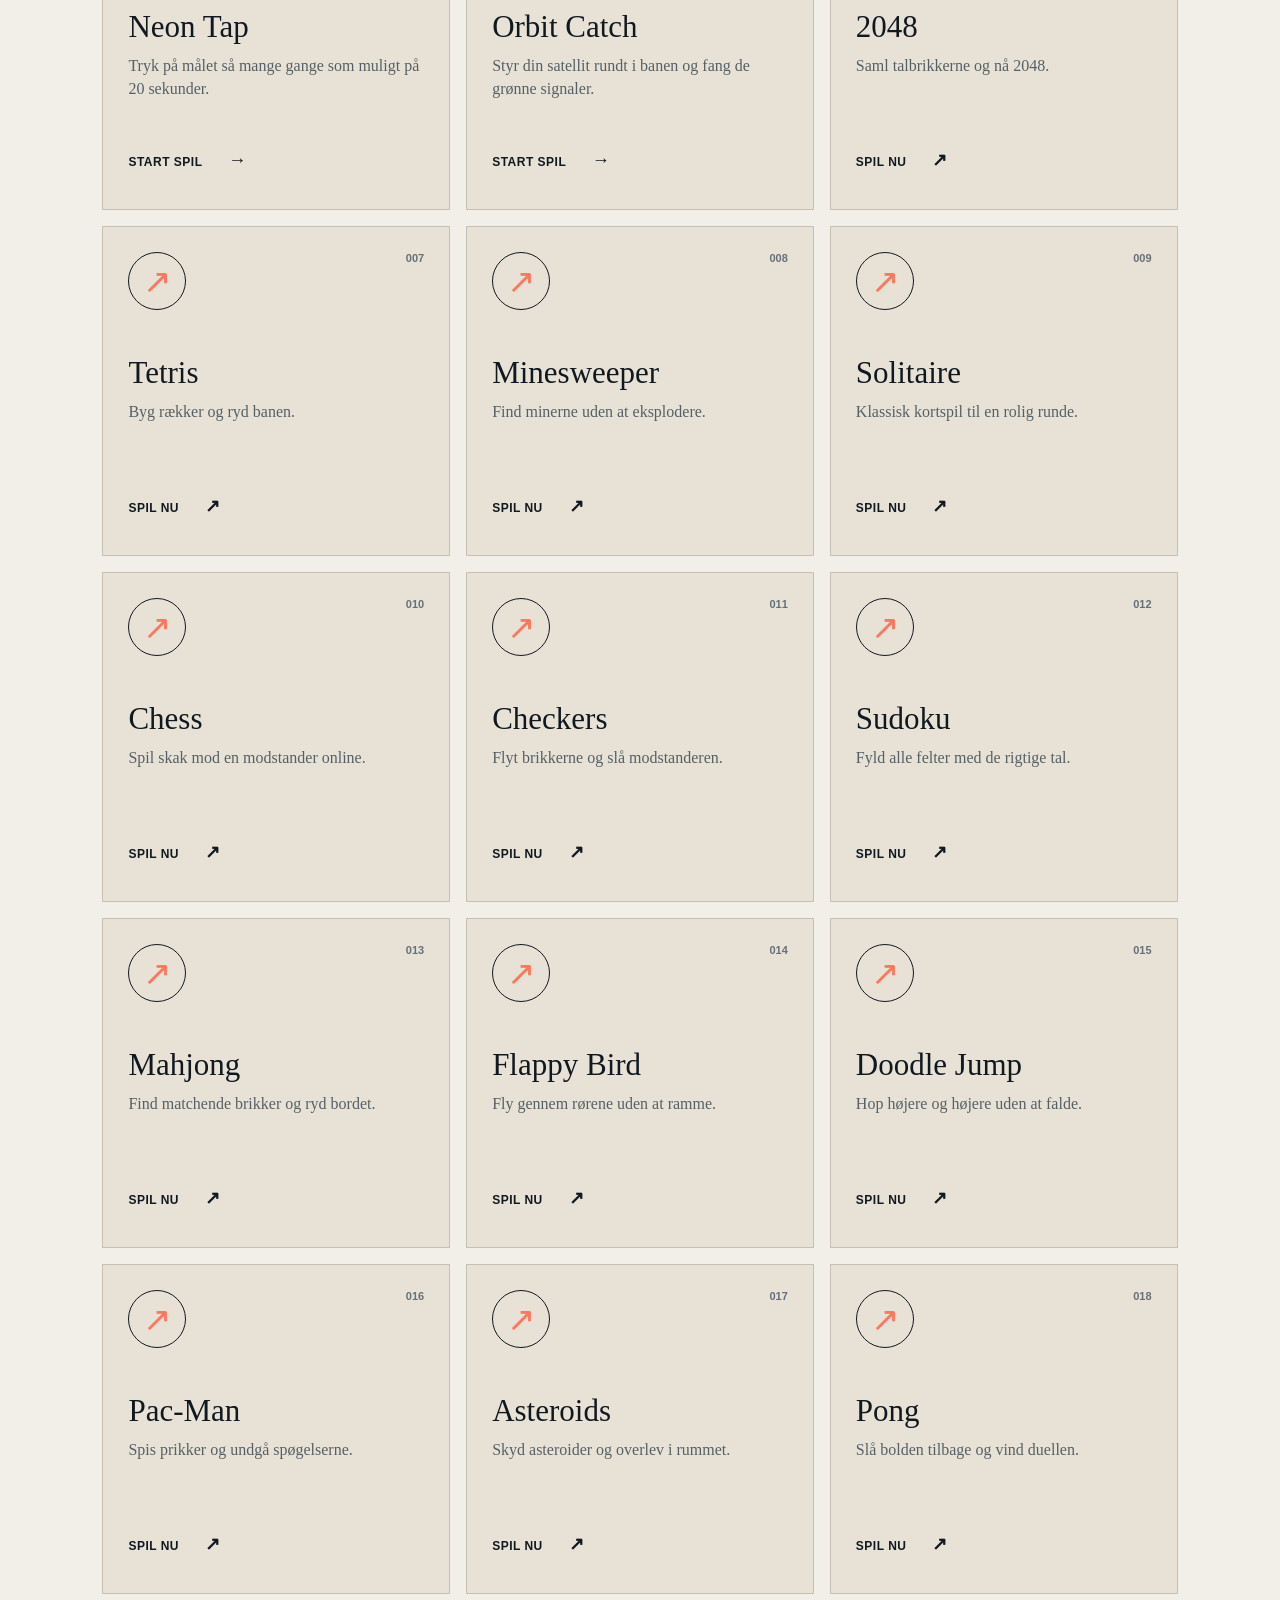
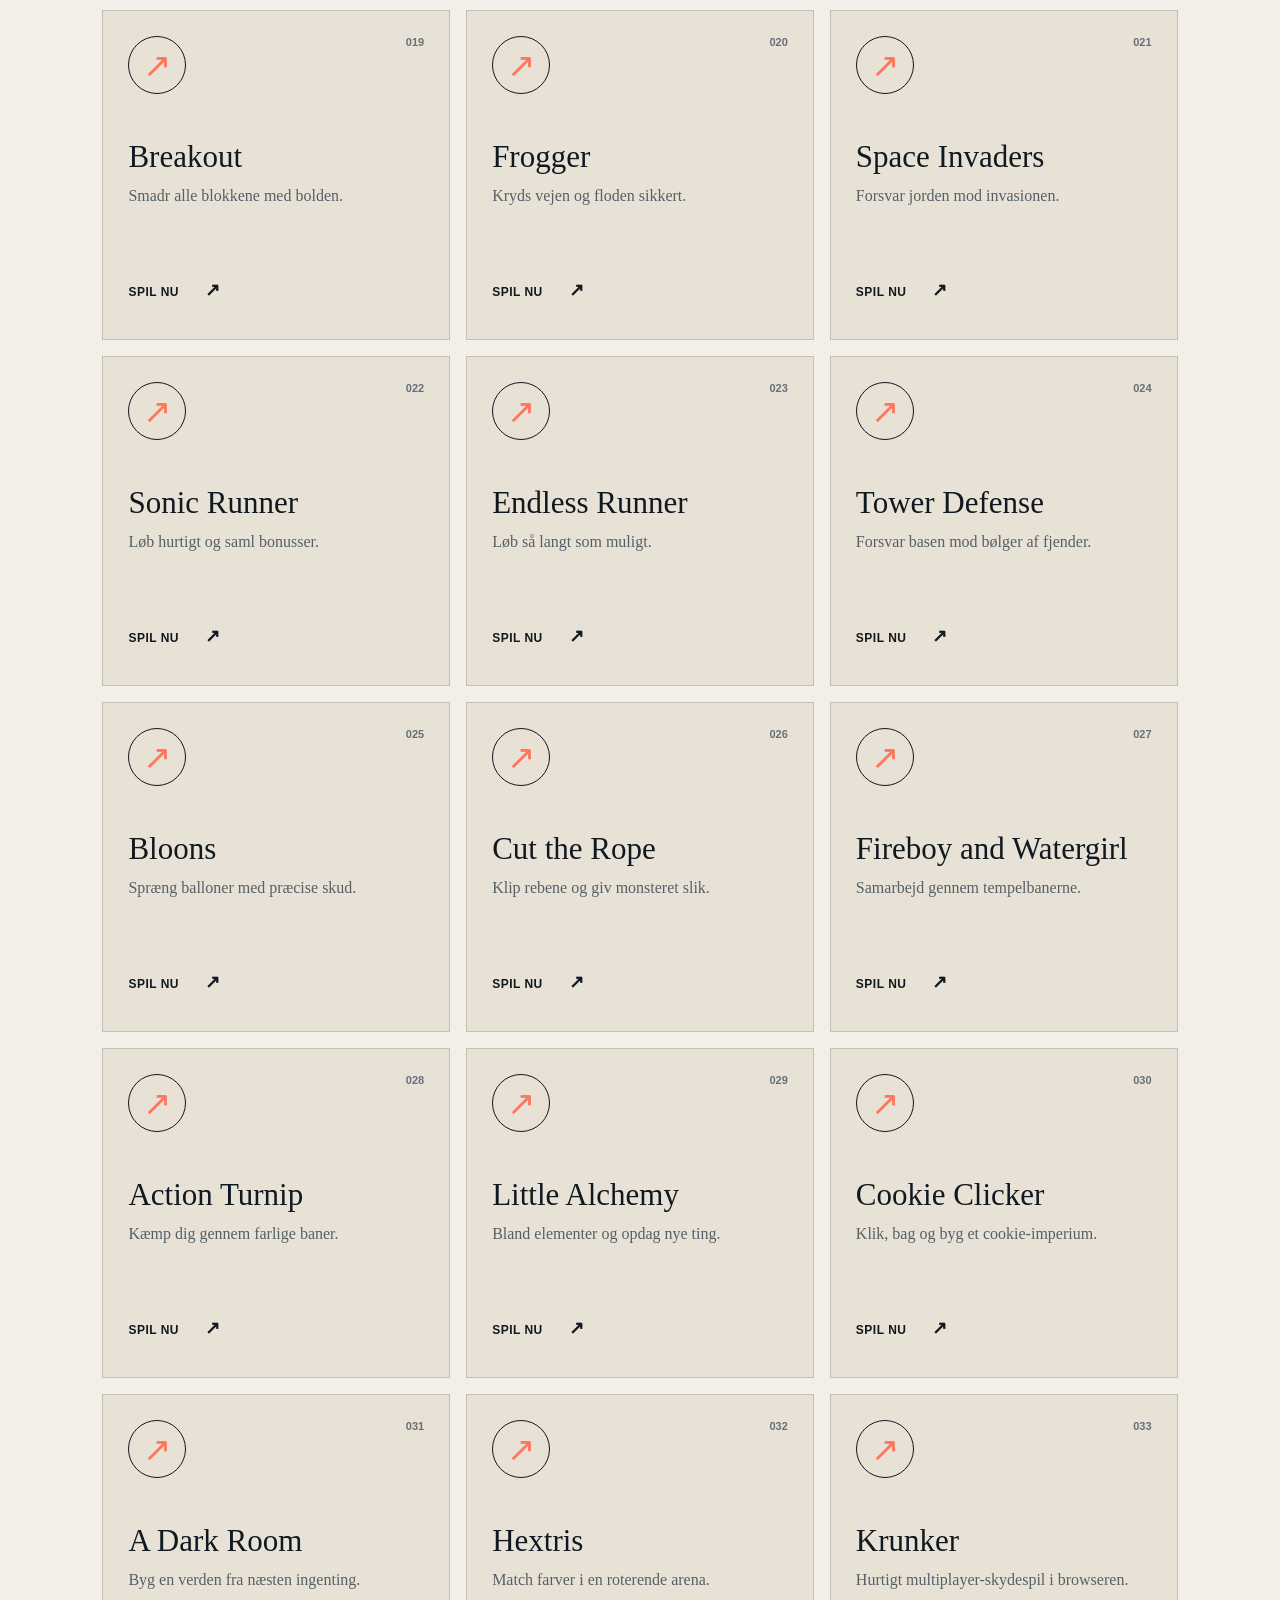
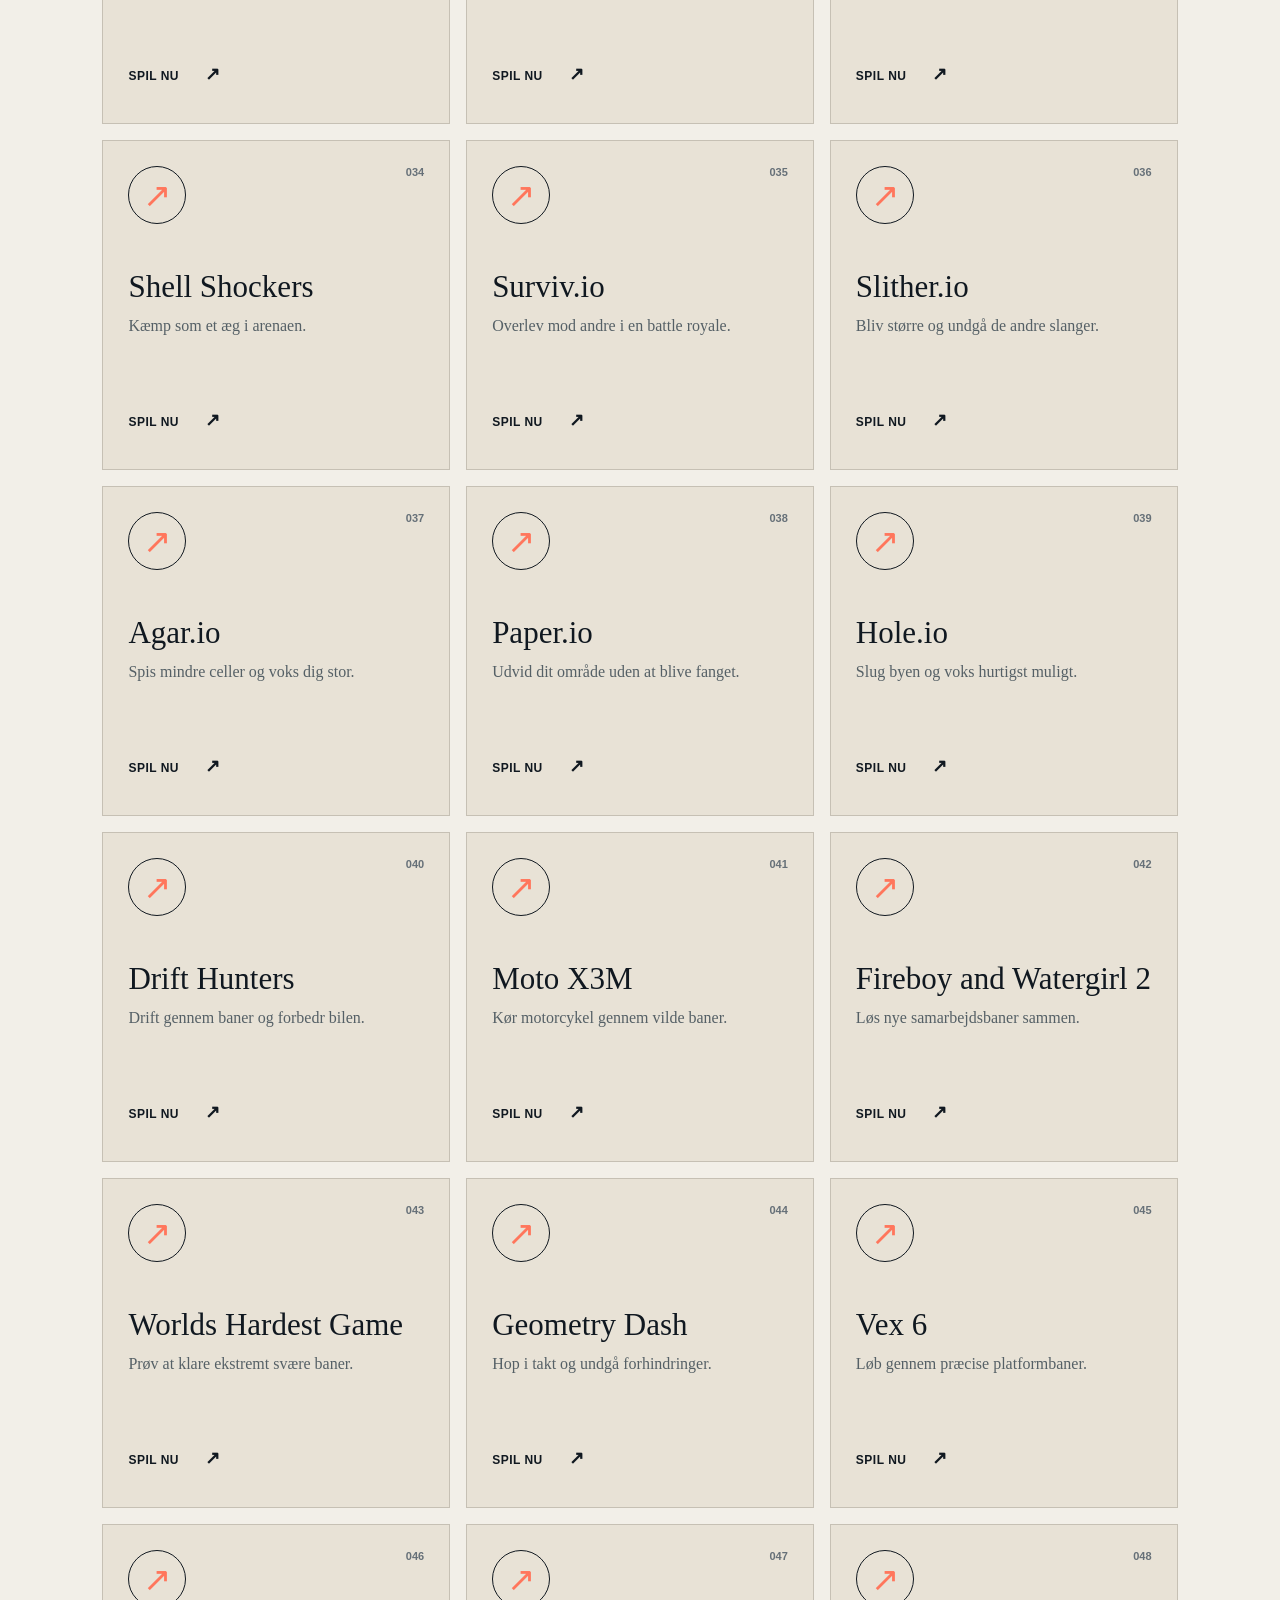
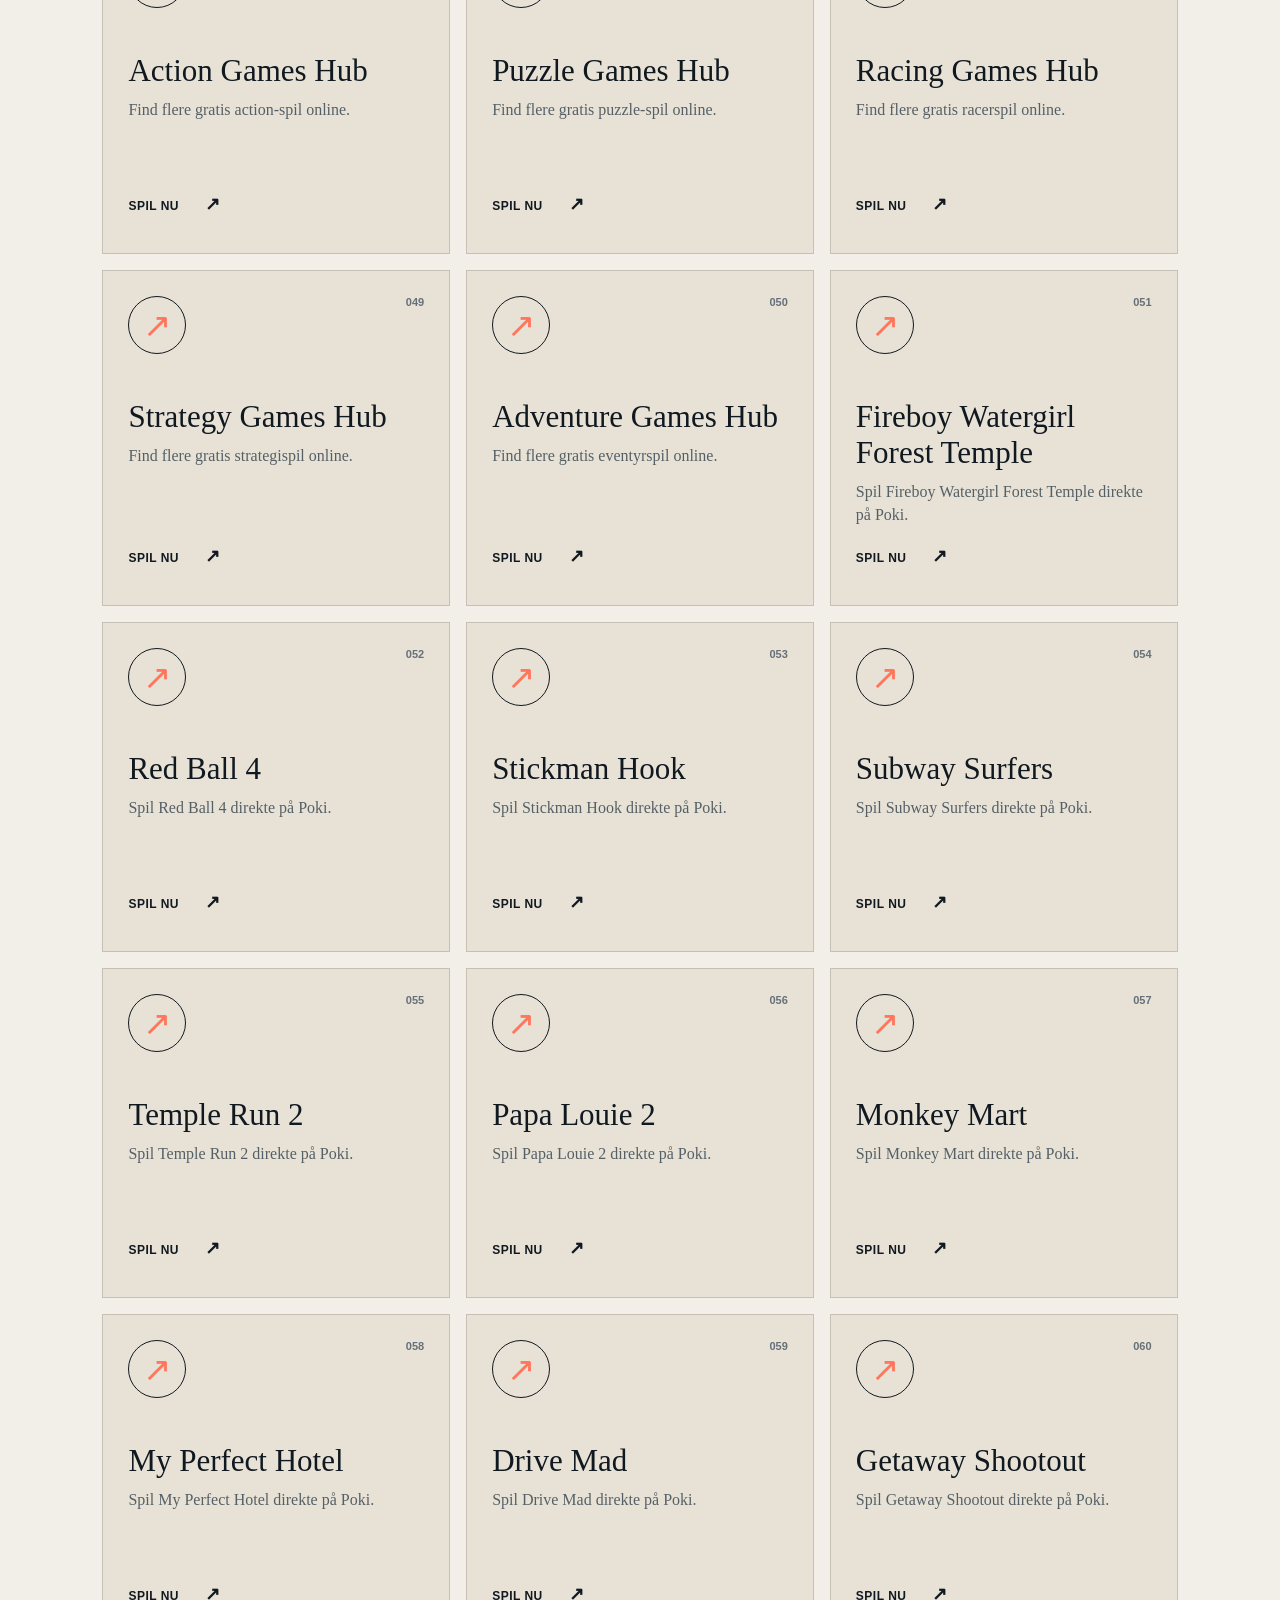
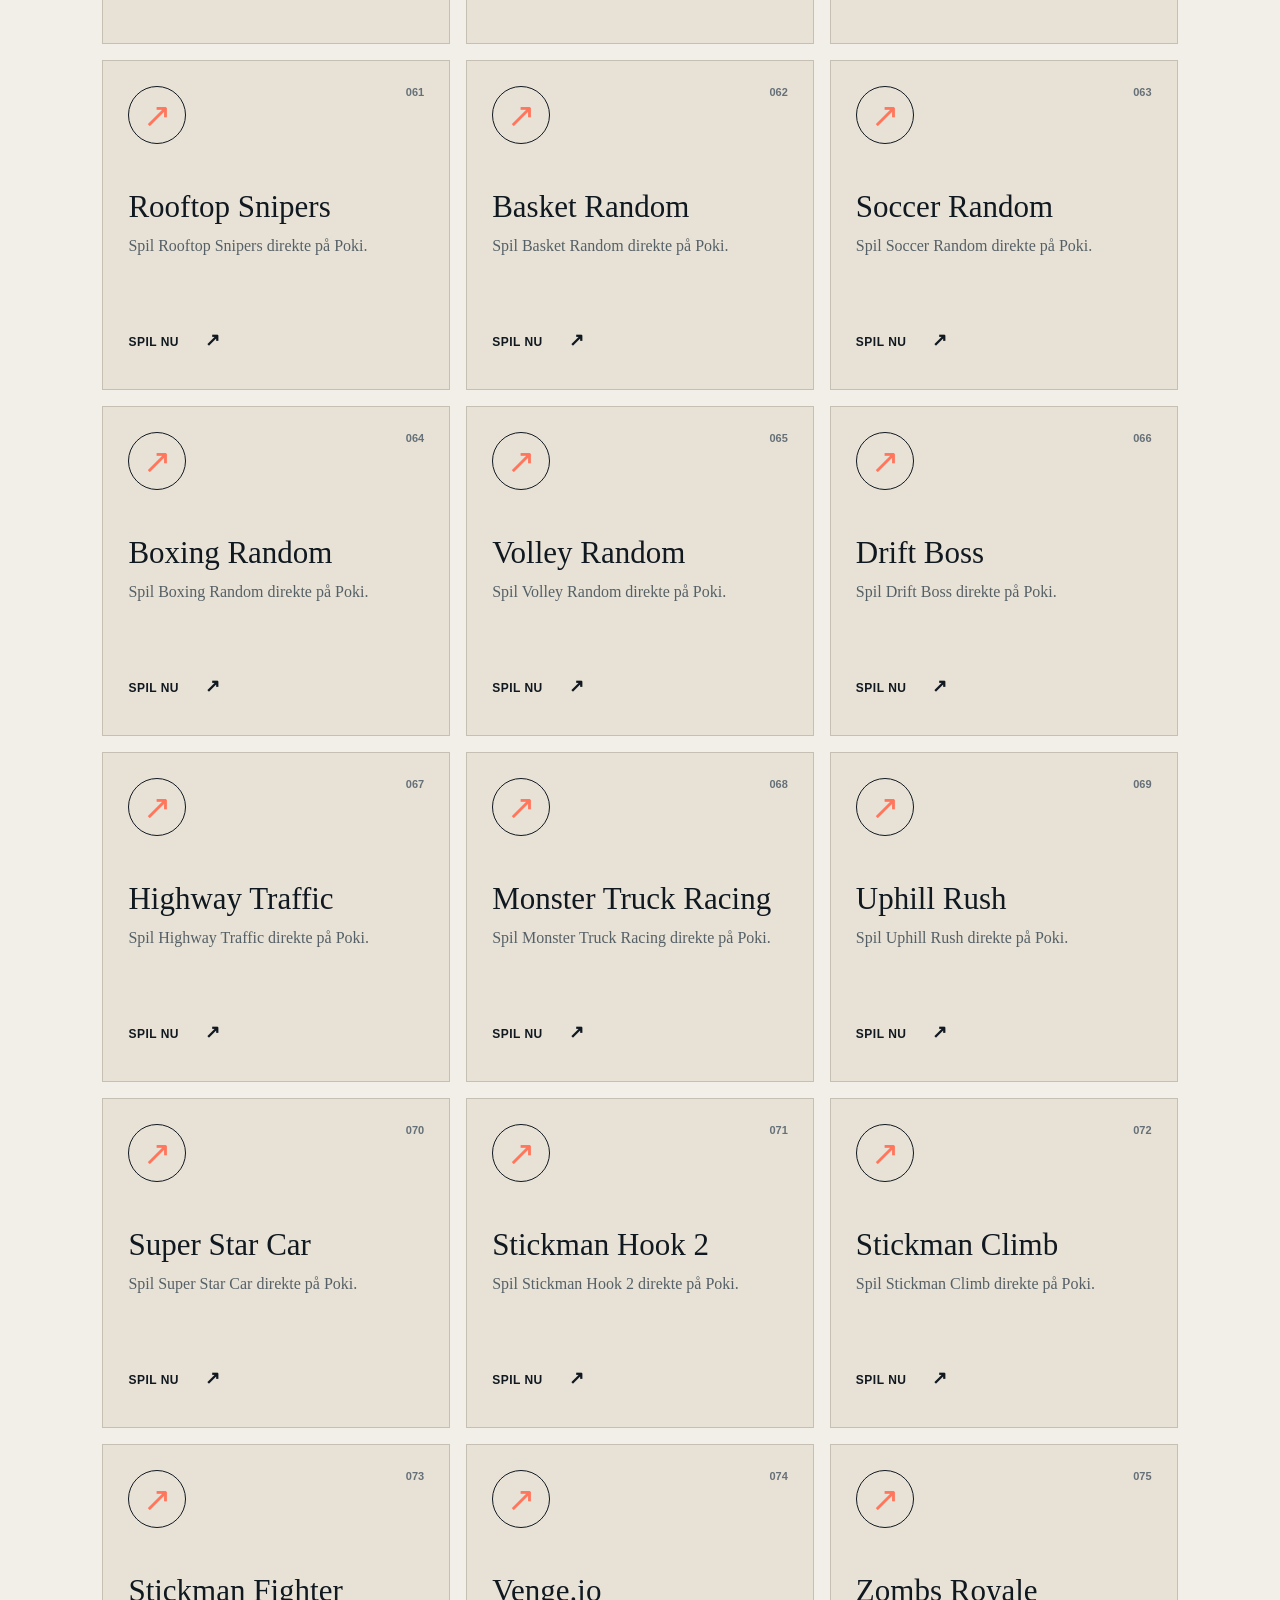
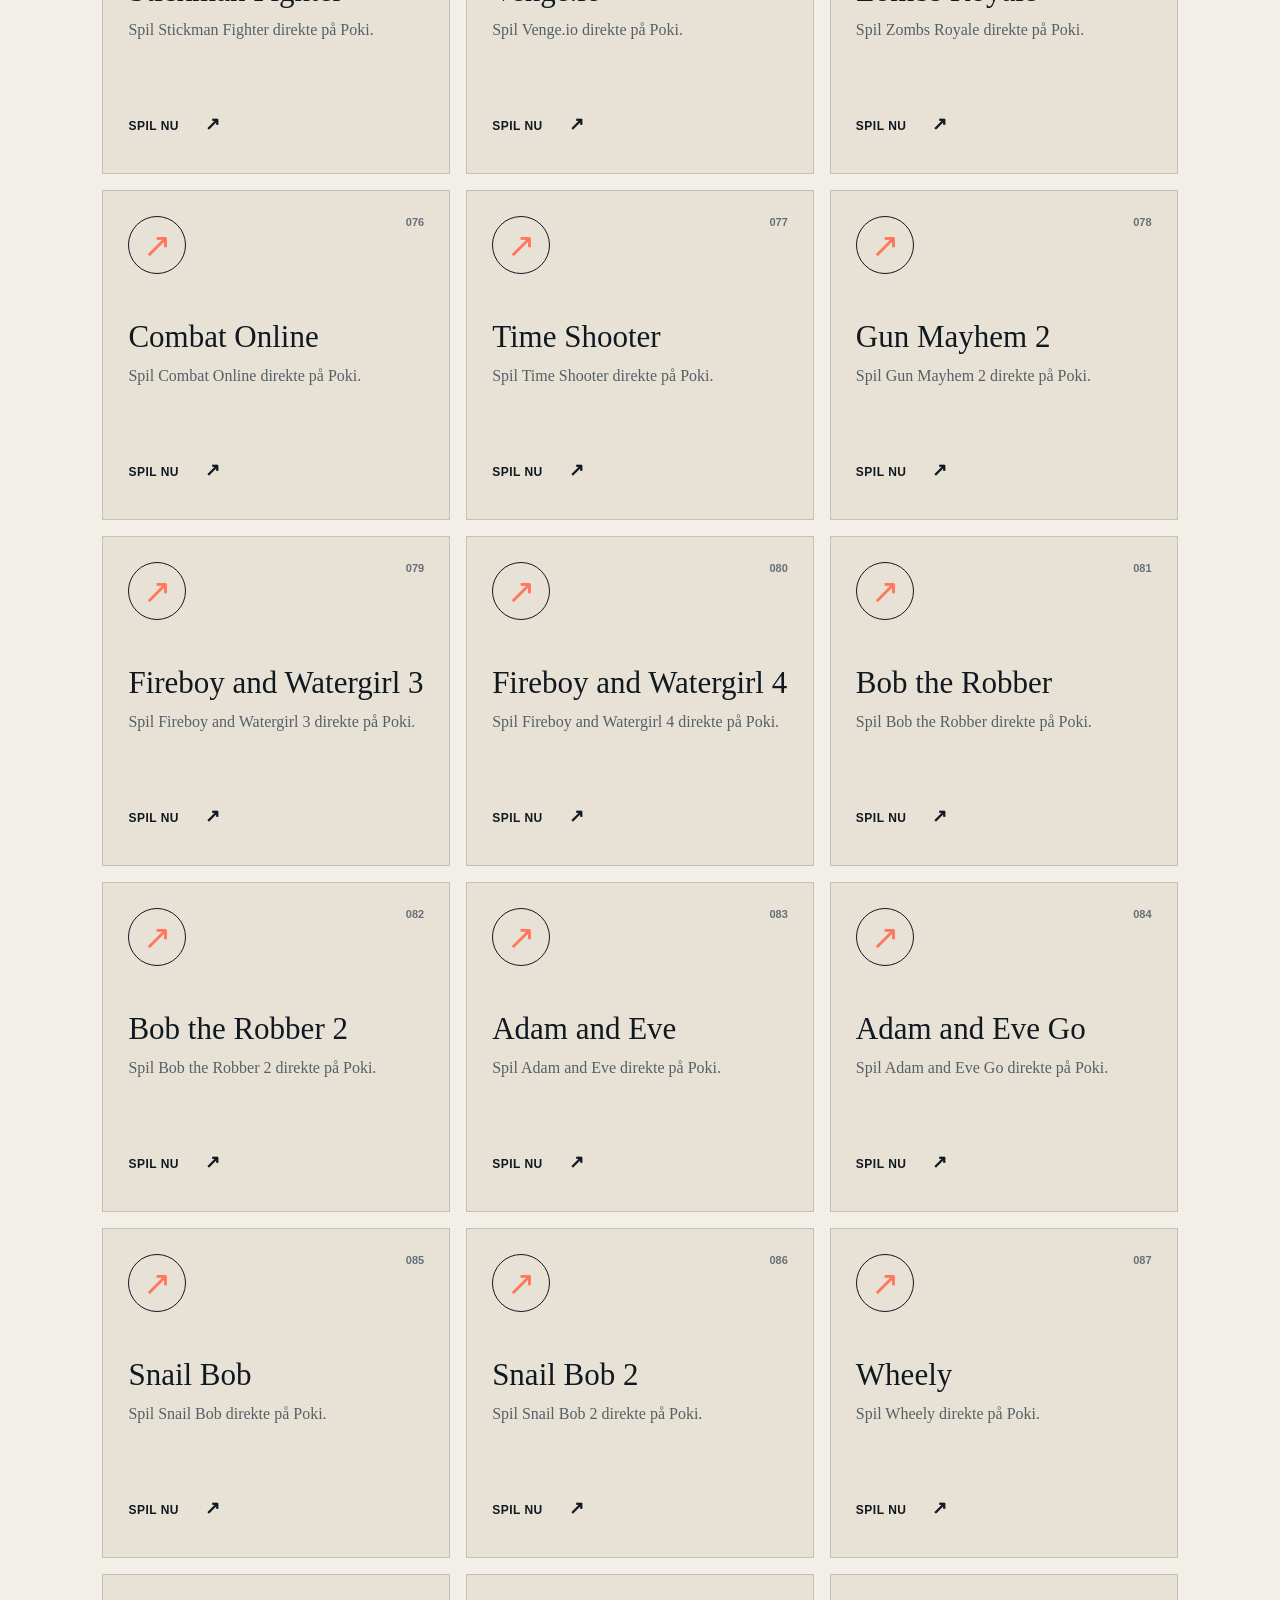
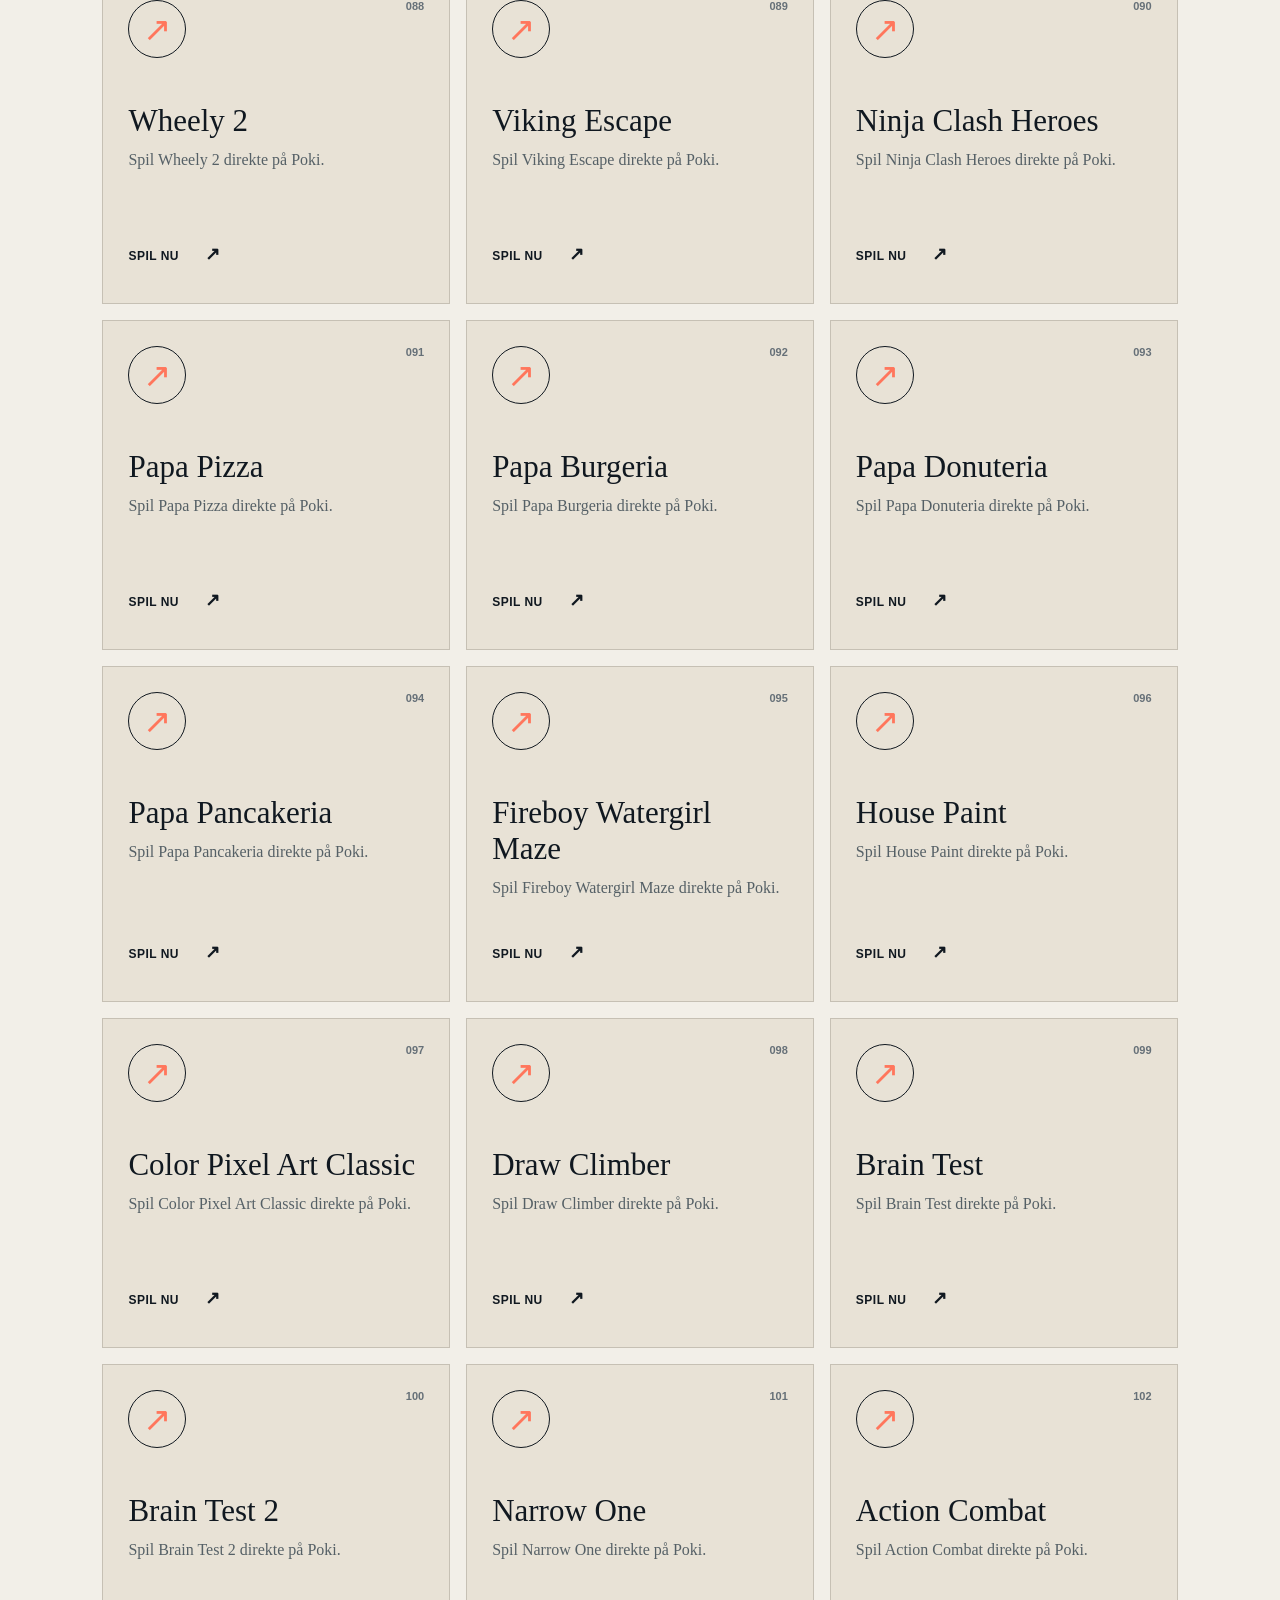
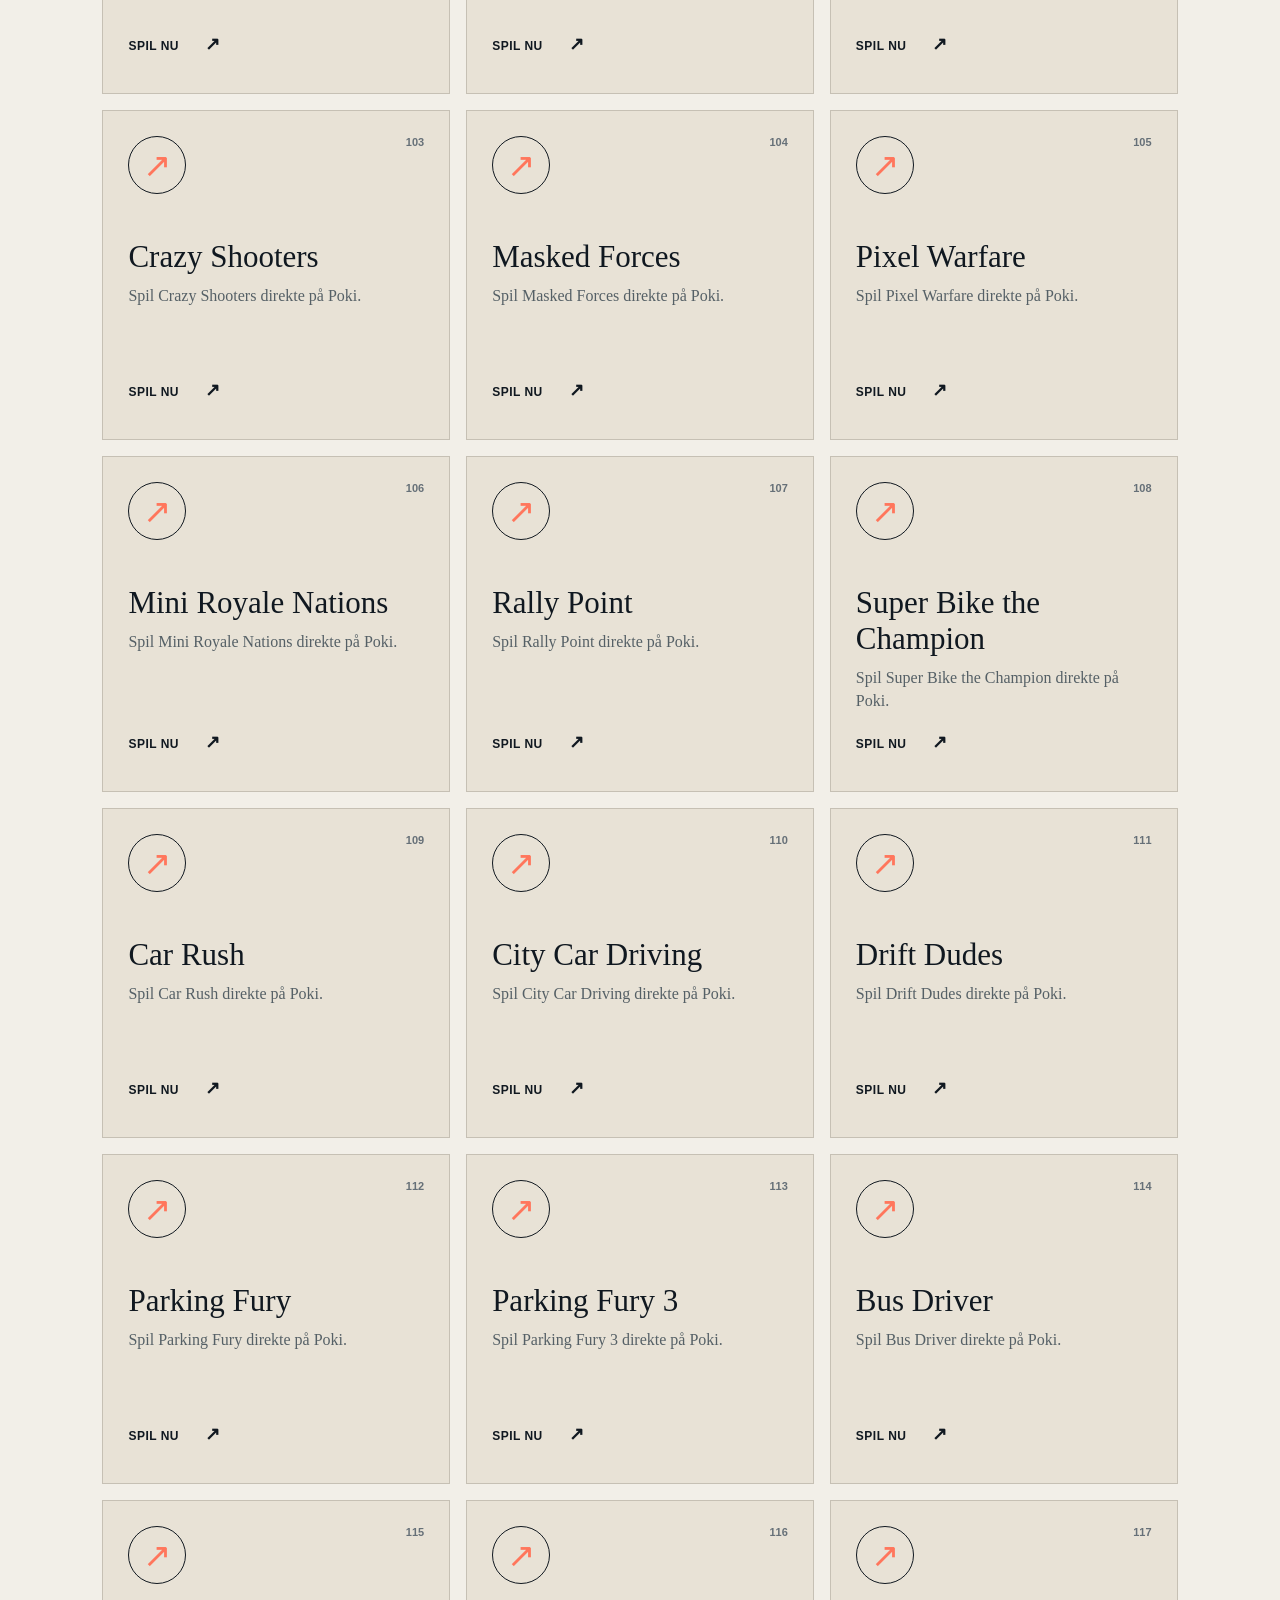
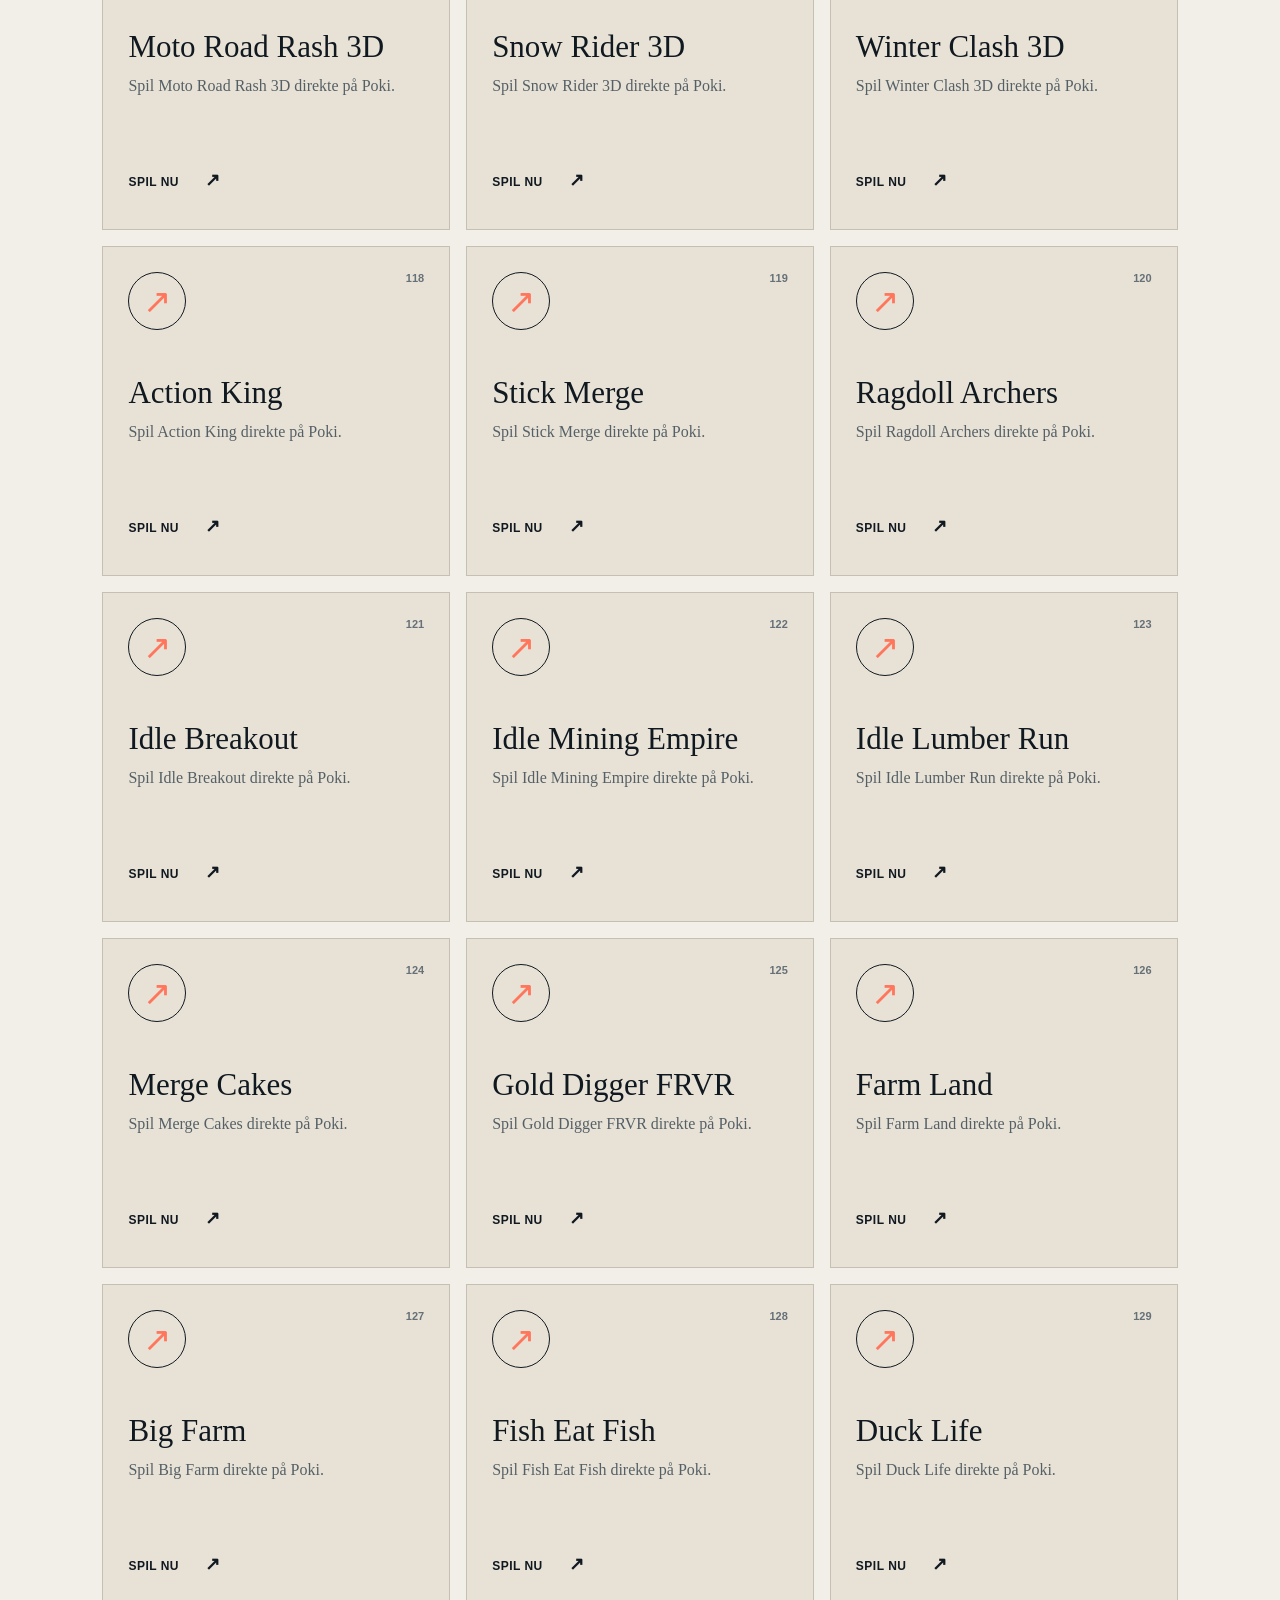
==== commit a8d484b7: "Add files via upload" ====
--- a/index.html
+++ b/index.html
@@ -33,7 +33,7 @@
     </section>
 
     <section id="games" class="section">
-      <div class="section-heading"><p class="eyebrow">VÆLG DIN UDFORDRING</p><h2>Hvad spiller du i dag?</h2><p>Din næste rekord venter lige her.</p><label class="search-box"><span>⌕</span><input id="game-search" type="search" placeholder="Søg blandt 50 spil..." aria-label="Søg blandt 50 spil"><strong>50 SPIL</strong></label></div>
+      <div class="section-heading"><p class="eyebrow">VÆLG DIN UDFORDRING</p><h2>Hvad spiller du i dag?</h2><p>Din næste rekord venter lige her.</p><label class="search-box"><span>⌕</span><input id="game-search" type="search" placeholder="Søg blandt 150 spil..." aria-label="Søg blandt 150 spil"><strong>150 SPIL</strong></label></div>
       <div class="games">
         <article class="card">
           <div class="card-top"><span class="icon snake-icon">✦</span><span class="game-number">01</span></div>
